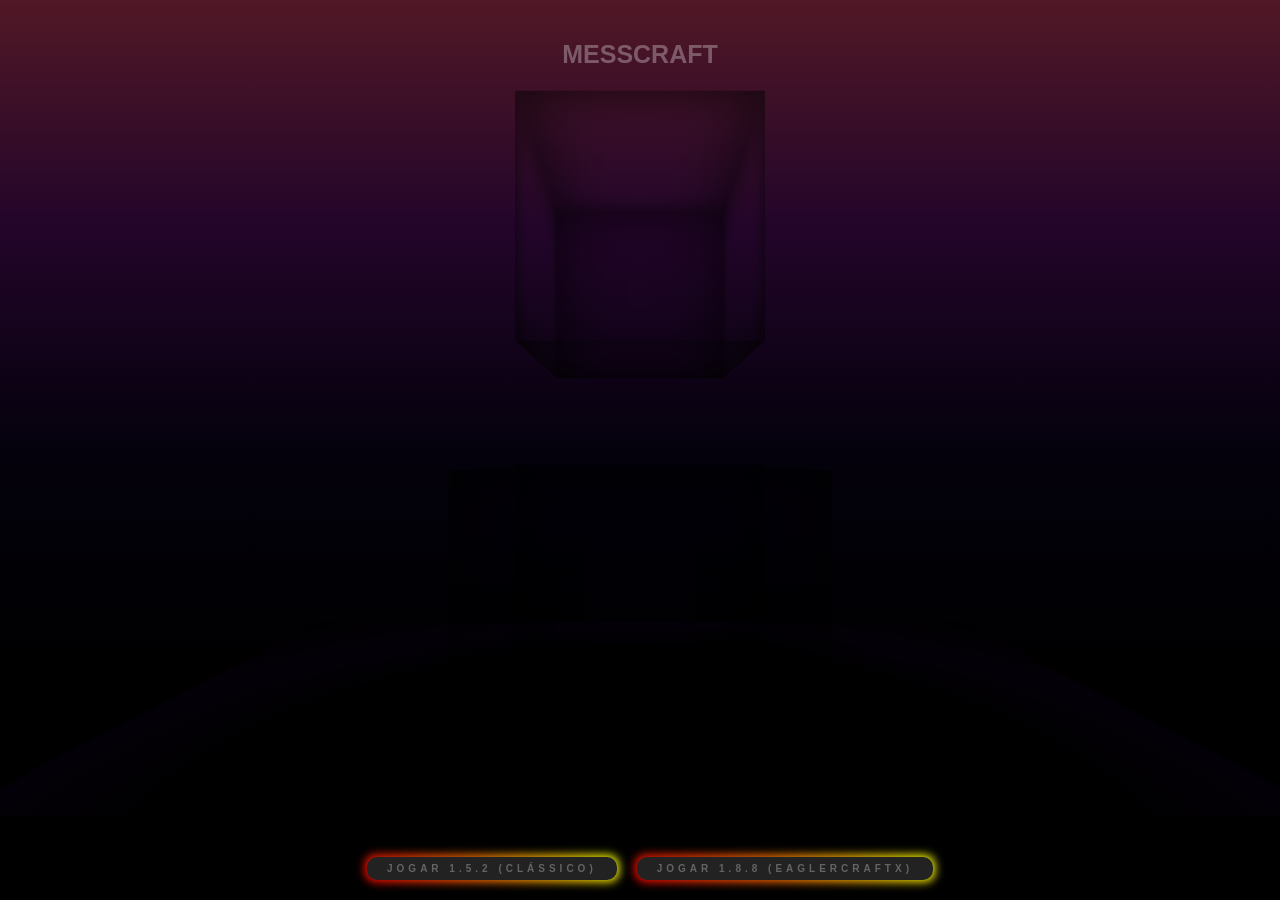
==== index.html @ e0715c1b "feat: adicionar cliente completo MessCraft (Minecraft 1.5.2 e 1.8.8 para navegador)" ====
<!DOCTYPE html>
<html lang="pt-BR">
<head>
<meta charset="UTF-8">
<meta name="viewport" content="width=device-width, initial-scale=1.0">
<title>MessCraft - Minecraft no Navegador</title>
<link rel="stylesheet" href="style.css">
<meta name="description" content="Jogue Minecraft diretamente no navegador via WebGL e TeaVM sem extensões." />
<link rel="icon" type="image/x-icon" href="https://mess.eu.org/favicon.ico">
</head>
<body>
<div id="author">
  <h1>MessCraft</h1>
</div>
<div class="scene">
  <div class="bee">
    <div class="wing_right wing"></div>
    <div class="wing_left wing"></div>
    <div class="antenna_right antenna"></div>
    <div class="antenna_left antenna"></div>
    <div class="bee_face front"></div>
    <div class="bee_face back"></div>
    <div class="bee_face right"></div>
    <div class="bee_face left"></div>
    <div class="bee_face top"></div>
    <div class="bee_face bottom"></div>
    <div class="leg_right leg_right_one leg"></div>
    <div class="leg_right leg_right_two leg"></div>
    <div class="leg_right leg_right_three leg"></div>
    <div class="leg_left leg_left_one leg"></div>
    <div class="leg_left leg_left_two leg"></div>
    <div class="leg_left leg_left_three leg"></div>
    <div class="stinger"></div>
  </div>
  <div class="cube">
    <div class="rose">
      <div class="rose_first rose_part"></div>
      <div class="rose_second rose_part"></div>
    </div>
    <div class="cube_face front"></div>
    <div class="cube_face back"></div>
    <div class="cube_face right"></div>
    <div class="cube_face left"></div>
    <div class="cube_face top"></div>
    <div class="cube_face bottom"></div>
    <div class="ground"></div>
    <div class="grass">
      <div class="grass_first grass_part"></div>
      <div class="grass_second grass_part"></div>
    </div>
  </div>
</div>
<div id="author">
  <a type="button" class="button" href="./play/1.5.2/">Jogar 1.5.2 (Clássico)</a>
  <a type="button" class="button" href="./play/1.8.8/">Jogar 1.8.8 (EaglercraftX)</a>
</div>
<script src="script.js"></script>
</body>
</html>
---- style.css ----
* {
  box-sizing: border-box;
  margin: 0;
  padding: 0;
}
:root {
  --bee-width: 200px;
  --bee-height: 100px;
  --bee-scale: 0.5;
  --cube-scale: 0.5;
  --bee-front: url("https://raw.githubusercontent.com/ifariat/3D-CSS-Minecraft-s-Bee/main/back.png");
  --bee-back: url("https://raw.githubusercontent.com/ifariat/3D-CSS-Minecraft-s-Bee/main/back.png");
  --bee-left: url("https://raw.githubusercontent.com/ifariat/3D-CSS-Minecraft-s-Bee/main/left.png");
  --bee-right: url("https://raw.githubusercontent.com/ifariat/3D-CSS-Minecraft-s-Bee/main/right.png");
  --bee-top: url("https://raw.githubusercontent.com/ifariat/3D-CSS-Minecraft-s-Bee/main/top.png");
  --bee-bottom: url("https://raw.githubusercontent.com/ifariat/3D-CSS-Minecraft-s-Bee/main/bottom.png");
  --bee-antenna: url("https://raw.githubusercontent.com/ifariat/3D-CSS-Minecraft-s-Bee/main/antenna.png");
  --bee-wing: url("https://raw.githubusercontent.com/ifariat/3D-CSS-Minecraft-s-Bee/main/wing.png");
  --bee-leg: url("https://raw.githubusercontent.com/ifariat/3D-CSS-Minecraft-s-Bee/main/leg.png");
  --cube-sides: url("https://raw.githubusercontent.com/ifariat/3D-CSS-Minecraft-s-Bee/main/sides.jpg");
  --cube-top: url("https://raw.githubusercontent.com/ifariat/3D-CSS-Minecraft-s-Bee/main/top.jpg");
  --cube-bottom: url("https://raw.githubusercontent.com/ifariat/3D-CSS-Minecraft-s-Bee/main/bottom.jpg");
  --rose: url("https://raw.githubusercontent.com/ifariat/3D-CSS-Minecraft-s-Bee/main/rose.png");
  --grass: url("https://raw.githubusercontent.com/ifariat/3D-CSS-Minecraft-s-Bee/main/grass.png");
}
html,
body {
  width: 100vw;
  height: 100vh;
}
body {
  background: linear-gradient(
    360deg,
    rgb(0 0 0),
    rgb(0 0 0),
    rgb(4 1 12),
    rgb(35 5 42),
    rgb(81 24 38)
  );
  flex-direction: column;
  display: flex;
  justify-content: center;
  align-items: center;
}

.scene {
  perspective: 700px;
  transform-style: preserve-3d;
  width: 100%;
  display: flex;
  overflow: hidden;
  justify-content: center;
  flex-direction: column;
  align-items: center;
}

.bee {
  width: 400px;
  height: 400px;
  position: relative;
  transform-style: preserve-3d;
  display: flex;
  justify-content: center;
  align-items: center;
  transform-origin: top;
  animation: shake 8s linear infinite;
  bottom: -10px;
}
.bee_face {
  position: absolute;
  width: 280px;
  height: 200px;
  display: flex;
  justify-content: center;
  align-items: center;
  font-size: 30px;
  filter: saturate(1.2);
}
.bee_face.top {
  background: var(--bee-top) center / cover no-repeat;
  transform: translateY(-100px) rotateX(90deg) rotateZ(90deg);
  box-shadow: inset 0 0 70px 0px rgb(0 0 0 / 70%);
}
.bee_face.bottom {
  background: var(--bee-bottom) center / cover no-repeat;
  transform: translateY(100px) rotateX(90deg) rotateZ(90deg);
  box-shadow: inset 0 0 70px 0px rgb(0 0 0 / 70%);
}
.bee_face.right {
  background: var(--bee-right) center / cover no-repeat;
  transform: translateX(100px) rotateY(90deg);
  box-shadow: inset 0 0 70px 0px rgb(0 0 0 / 70%);
}
.bee_face.left {
  background: var(--bee-left) center / cover no-repeat;
  transform: translateX(-100px) rotateY(-90deg);
  box-shadow: inset 0 0 70px 0px rgb(0 0 0 / 70%);
}
.bee_face.front {
  background: var(--bee-front) center / contain no-repeat;
  transform: translateZ(140px);
  width: 200px;
  height: 200px;
}
.bee_face.back {
  background: var(--bee-back) center / cover no-repeat;
  transform: translateZ(-140px) rotateY(-180deg);
  width: 200px;
  height: 200px;
  box-shadow: inset 0 0 70px 0px rgb(0 0 0 / 70%);
}
.antenna {
  position: absolute;
  width: 70px;
  height: 55px;
  background: var(--bee-antenna) center / cover no-repeat;
}
.antenna_right {
  transform: translate3d(50px, -71px, 170px) rotateY(90deg);
}
.antenna_left {
  transform: translate3d(-50px, -71px, 170px) rotateY(90deg);
}
.leg {
  position: absolute;
  width: 30px;
  height: 50px;
  background: var(--bee-leg);
  background-size: cover;
}
.leg_right_one {
  transform: translate3d(50px, 125px, -30px) rotateX(-10deg);
}
.leg_right_two {
  transform: translate3d(50px, 125px, 30px) rotateX(-10deg);
}
.leg_right_three {
  transform: translate3d(50px, 125px, 90px) rotateX(-10deg);
}
.leg_left_one {
  transform: translate3d(-50px, 125px, -30px) rotateX(-10deg);
}
.leg_left_two {
  transform: translate3d(-50px, 125px, 30px) rotateX(-10deg);
}
.leg_left_three {
  transform: translate3d(-50px, 125px, 90px) rotateX(-10deg);
}
.wing {
  width: 300px;
  height: 200px;
}
.wing_left {
  background: var(--bee-wing) center / contain no-repeat;
  transform-origin: top right;
  transform: translate3d(-150px, -1px, 130px) rotateY(90deg) rotateX(90deg)
    scale3d(-1, 1, 1);
  animation: fly_left 120ms infinite linear;
}
.wing_right {
  background: var(--bee-wing) center / contain no-repeat;
  transform-origin: top left;
  transform: translate3d(150px, -1px, -65px) rotateY(90deg) rotateX(90deg)
    scale3d(-1, -1, 1);
  animation: fly_right 120ms infinite linear;
}

.stinger {
  width: 50px;
  height: 30px;
  background-color: #1d1d25;
  transform: translateZ(-160px) rotateY(90deg);
  position: absolute;
}
.cube {
  width: 400px;
  height: 400px;
  position: relative;
  transform-style: preserve-3d;
  display: flex;
  justify-content: center;
  align-items: center;
  animation: spin 10s linear infinite;
}
.cube_face {
  position: absolute;
  width: 300px;
  height: 300px;
  display: flex;
  justify-content: center;
  align-items: center;
  filter: saturate(1.2);
  box-shadow: inset 0 0 70px 0px rgb(0 0 0 / 70%);
}
.cube_face.front {
  background: var(--cube-sides) center / cover no-repeat;
  transform: translateZ(150px);
}
.cube_face.back {
  background: var(--cube-sides) center / cover no-repeat;
  transform: translateZ(-150px) rotateZ(0deg);
}
.cube_face.right {
  background: var(--cube-sides) center / cover no-repeat;
  transform: translateX(-150px) rotateY(-90deg);
}
.cube_face.left {
  background: var(--cube-sides) center / cover no-repeat;
  transform: translateX(150px) rotateY(90deg);
}
.cube_face.top {
  background: var(--cube-top) center / cover no-repeat;
  transform: translateY(-150px) rotateX(90deg);
}
.cube_face.bottom {
  background: var(--cube-bottom) center / cover no-repeat;
  transform: translateY(150px) rotateX(-90deg);
}
.rose {
  width: 60px;
  height: 600px;
  position: relative;
  transform-style: preserve-3d;
  display: flex;
  justify-content: center;
  align-items: center;
}

.rose_part {
  position: absolute;
  width: 100px;
  height: 180px;
  filter: saturate(1.2);
}
.rose_first {
  background: var(--rose) center / contain no-repeat;
  transform: translateY(-240px);
}
.rose_second {
  background: var(--rose) center / contain no-repeat;
  transform: translateY(-240px) rotateY(90deg);
}
.ground {
  position: absolute;
  width: 1200px;
  height: 1200px;
  background: var(--cube-bottom);
  background-repeat: repeat;
  background-size: 400px;
  transform: translateY(150px) rotateX(90deg);
}
.ground::after {
  content: "";
  width: 100%;
  height: 100%;
  background: radial-gradient(
    rgba(0, 0, 0, 1) 0%,
    rgba(0, 0, 0, 0.2) 50%,
    #040008 70%,
    #000 100%
  );
  display: block;
}
.grass {
  width: 60px;
  height: 600px;
  position: absolute;
  transform-style: preserve-3d;
  display: flex;
  justify-content: center;
  align-items: center;
  transform: translate3d(200px, 0, -100px);
}
.grass::after {
  content: "";
  width: 300px;
  height: 300px;
  background: radial-gradient(rgba(0, 0, 0, 0.6) 0%, rgba(0, 0, 0, 0.2) 100%);
  display: block;
  position: absolute;
  transform: translate3d(0, 150px, -300px) rotateX(90deg);
}
.grass_part {
  width: 200px;
  height: 300px;
  position: absolute;
}

.grass_first {
  background: var(--grass) center / contain no-repeat;
  transform: translateZ(-300px) translateY(40px);
}
.grass_second {
  background: var(--grass) center / contain no-repeat;
  transform: translateZ(-300px) translateY(40px) rotateY(90deg);
}
#author {
  width: 100%;
  bottom: 40px;
  display: inline-flex;
  align-items: center;
  justify-content: center;
  font-weight: 600;
  text-transform: uppercase;
  padding-left: 35px;
  padding: 20px;
  color: rgba(255, 255, 255, 0.3);
  margin-top: 20px;
  font-family: "Poppins", sans-serif;
}

#author a {
  font-size: 10px;
  margin-left: 20px;
  color: inherit;
  letter-spacing: 4px;
  text-decoration: none;
}


#author h1 {
  font-size: 25px;
}
@keyframes spin {
  0% {
    transform: translateY(-100px) rotateX(0deg) rotateY(0deg)
      scale3d(var(--cube-scale), var(--cube-scale), var(--cube-scale));
  }
  50% {
    transform: translateY(-100px) rotateX(0deg) rotateY(180deg)
      scale3d(var(--cube-scale), var(--cube-scale), var(--cube-scale));
  }
  100% {
    transform: translateY(-100px) rotateX(0deg) rotateY(360deg)
      scale3d(var(--cube-scale), var(--cube-scale), var(--cube-scale));
  }
}
@keyframes shake {
  0% {
    transform-origin: top;
    transform: translateY(100px) rotateY(0) rotateX(0)
      scale3d(var(--bee-scale), var(--bee-scale), var(--bee-scale));
  }
  50% {
    transform-origin: top;
    transform: translateY(120px) rotateY(180deg) rotateX(10deg)
      scale3d(var(--bee-scale), var(--bee-scale), var(--bee-scale));
  }
  100% {
    transform-origin: top;
    transform: translateY(100px) rotateY(360deg) rotateX(0deg)
      scale3d(var(--bee-scale), var(--bee-scale), var(--bee-scale));
  }
}
@keyframes fly_right {
  0% {
    transform-origin: top left;
    transform: translate3d(150px, -1px, -65px) rotateY(90deg) rotateX(90deg)
      scale3d(-1, -1, 1);
  }
  50% {
    transform-origin: top left;
    transform: translate3d(150px, -1px, -65px) rotateY(90deg) rotateX(30deg)
      scale3d(-1, -1, 1);
  }
  100% {
    transform-origin: top left;
    transform: translate3d(150px, -1px, -65px) rotateY(90deg) rotateX(90deg)
      scale3d(-1, -1, 1);
  }
}
@keyframes fly_left {
  0% {
    transform-origin: top right;
    transform: translate3d(-150px, -1px, 130px) rotateY(90deg) rotateX(90deg)
      scale3d(-1, 1, 1);
  }
  50% {
    transform-origin: top right;
    transform: translate3d(-150px, -1px, 130px) rotateY(90deg) rotateX(160deg)
      scale3d(-1, 1, 1);
  }
  100% {
    transform-origin: top right;
    transform: translate3d(-150px, -1px, 130px) rotateY(90deg) rotateX(90deg)
      scale3d(-1, 1, 1);
  }
}

@media (max-height: 570px) {
  .bee {
    bottom: -140px;
  }
  .cube {
    bottom: -100px;
  }
}


.button {
  padding: 0.6em 2em;
  border: none;
  outline: none;
  color: rgb(255, 255, 255);
  background: #111;
  cursor: pointer;
  position: relative;
  z-index: 0;
  border-radius: 10px;
  user-select: none;
  -webkit-user-select: none;
  touch-action: manipulation;
}

.button:before {
  content: "";
  background: linear-gradient(
    45deg,
    #ff0000,
    #ff7300,
    #fffb00,
    #48ff00,
    #00ffd5,
    #002bff,
    #7a00ff,
    #ff00c8,
    #ff0000
  );
  position: absolute;
  top: -2px;
  left: -2px;
  background-size: 400%;
  z-index: -1;
  filter: blur(5px);
  -webkit-filter: blur(5px);
  width: calc(100% + 4px);
  height: calc(100% + 4px);
  animation: glowing-button 20s linear infinite;
  transition: opacity 0.3s ease-in-out;
  border-radius: 10px;
}

@keyframes glowing-button {
  0% {
    background-position: 0 0;
  }
  50% {
    background-position: 400% 0;
  }
  100% {
    background-position: 0 0;
  }
}

.button:after {
  z-index: -1;
  content: "";
  position: absolute;
  width: 100%;
  height: 100%;
  background: #222;
  left: 0;
  top: 0;
  border-radius: 10px;
}
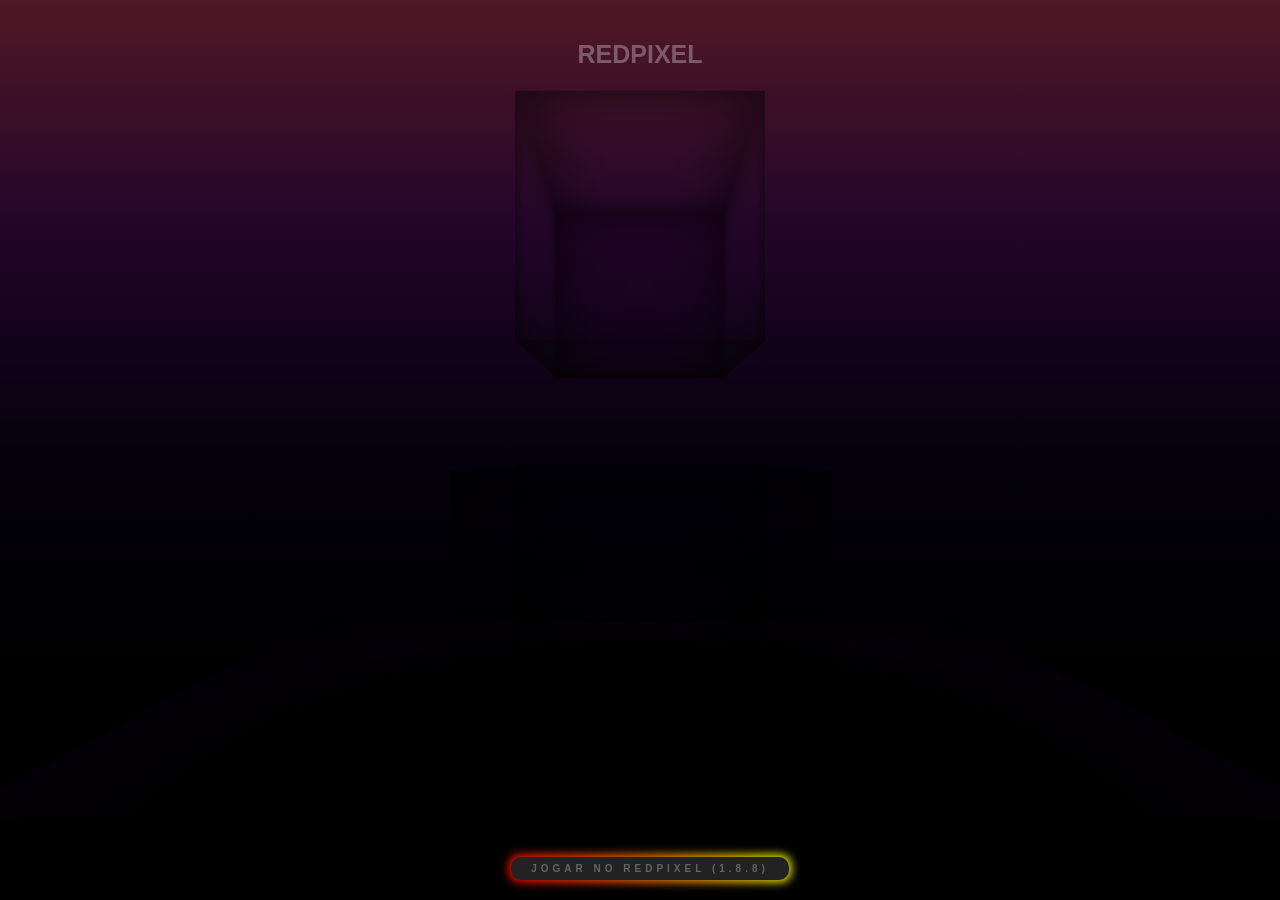
==== commit 17cd66c8: "feat: focar exclusivamente na versao 1.8.8, configurar servidor redpixel.cfd e definir idioma padrao" ====
--- a/index.html
+++ b/index.html
@@ -3,14 +3,16 @@
 <head>
 <meta charset="UTF-8">
 <meta name="viewport" content="width=device-width, initial-scale=1.0">
-<title>MessCraft - Minecraft no Navegador</title>
+<title>RedPixel - Minecraft 1.8.8 no Navegador</title>
 <link rel="stylesheet" href="style.css">
-<meta name="description" content="Jogue Minecraft diretamente no navegador via WebGL e TeaVM sem extensões." />
+<meta name="description" content="Jogue no servidor RedPixel direto do seu navegador na versão 1.8.8." />
+<meta property="og:title" content="RedPixel - Minecraft 1.8.8" />
+<meta property="og:description" content="Conecte-se ao servidor redpixel.cfd diretamente pelo navegador!" />
 <link rel="icon" type="image/x-icon" href="https://mess.eu.org/favicon.ico">
 </head>
 <body>
 <div id="author">
-  <h1>MessCraft</h1>
+  <h1>RedPixel</h1>
 </div>
 <div class="scene">
   <div class="bee">
@@ -51,8 +53,7 @@
   </div>
 </div>
 <div id="author">
-  <a type="button" class="button" href="./play/1.5.2/">Jogar 1.5.2 (Clássico)</a>
-  <a type="button" class="button" href="./play/1.8.8/">Jogar 1.8.8 (EaglercraftX)</a>
+  <a type="button" class="button" href="./play/1.8.8/">Jogar no RedPixel (1.8.8)</a>
 </div>
 <script src="script.js"></script>
 </body>
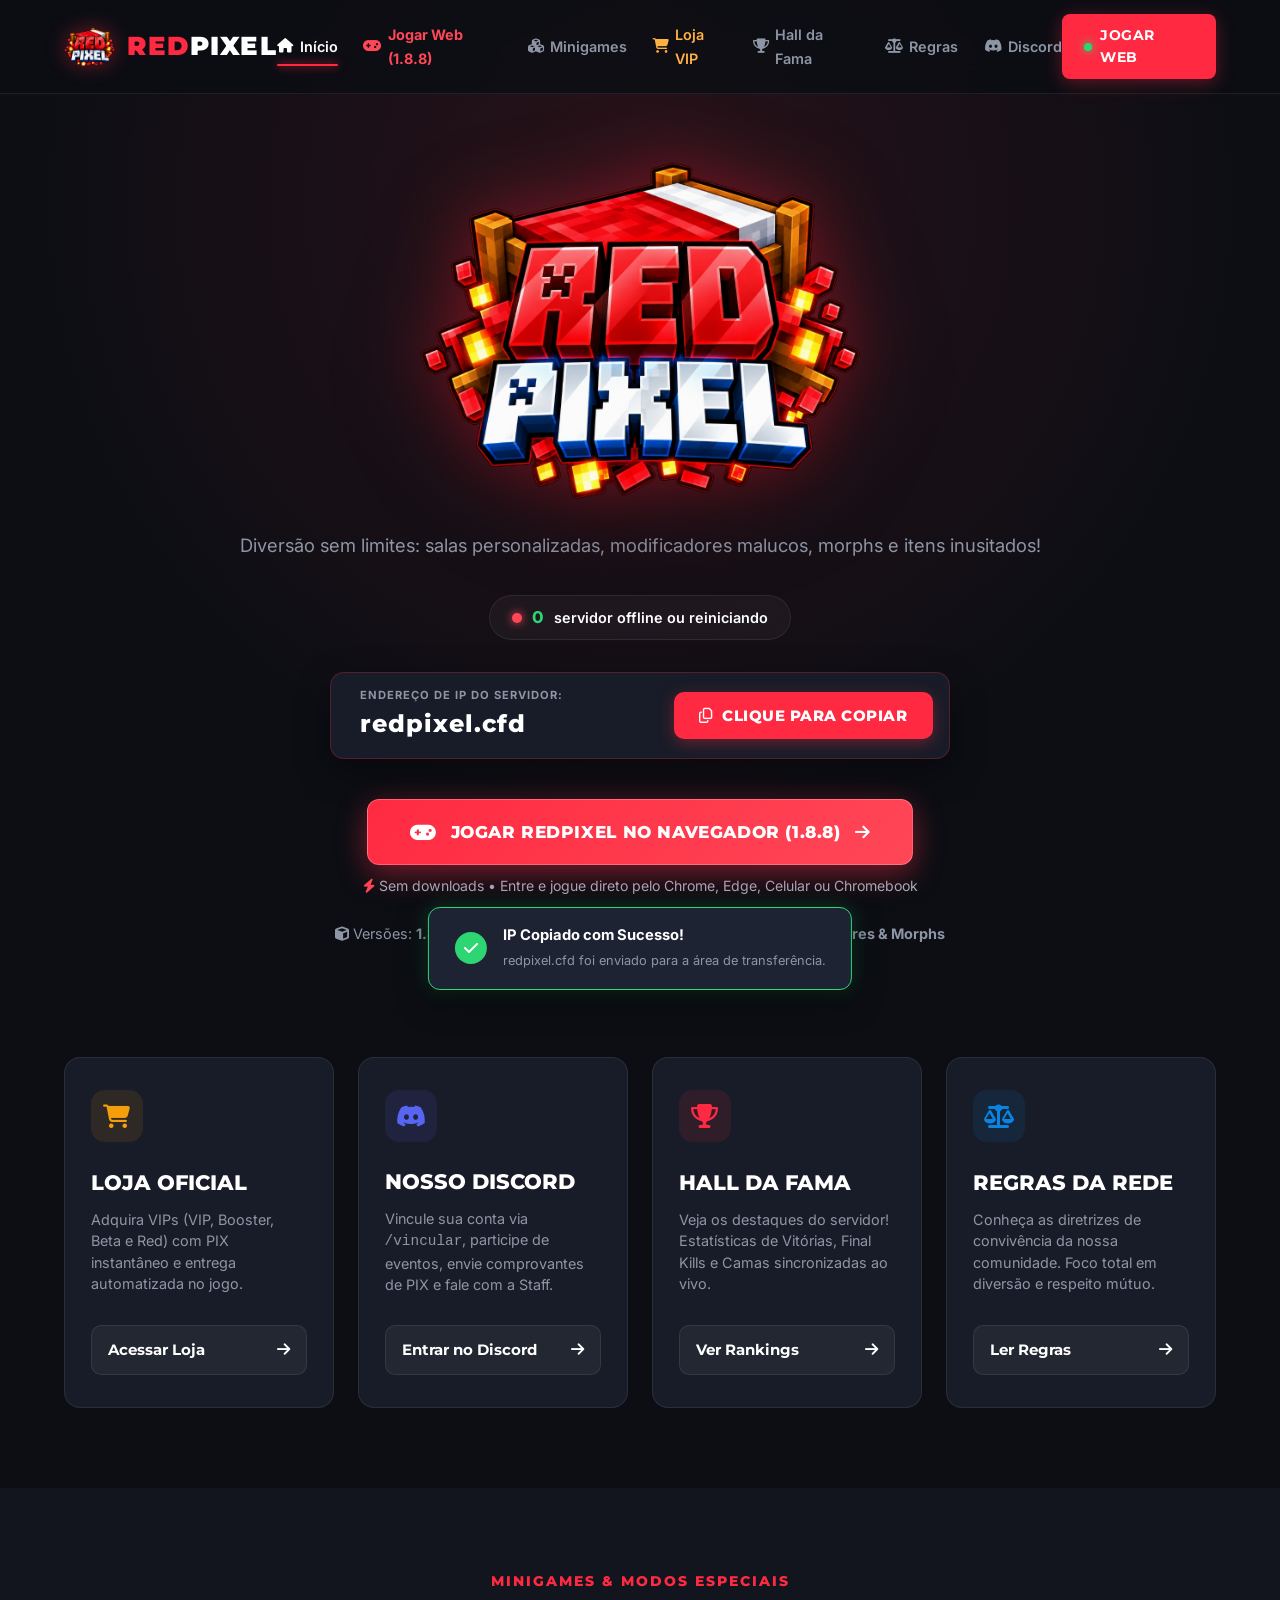
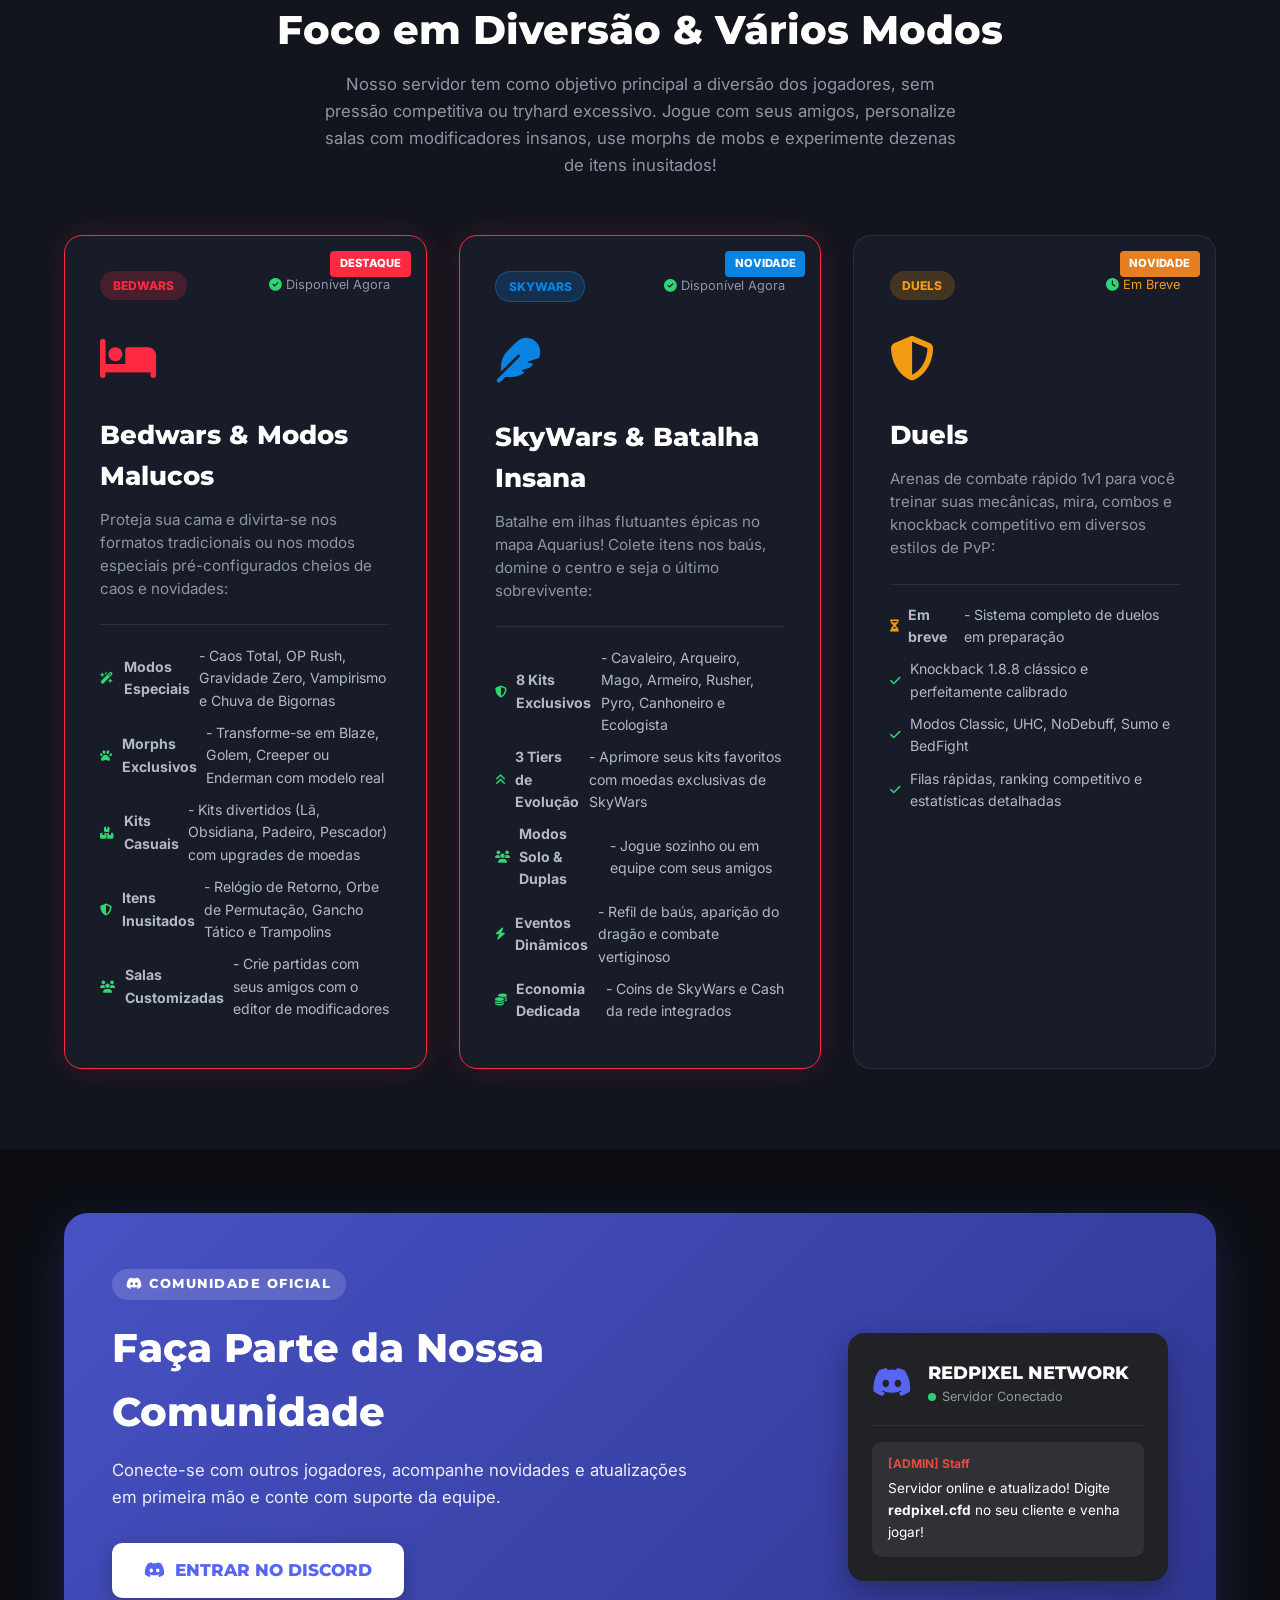
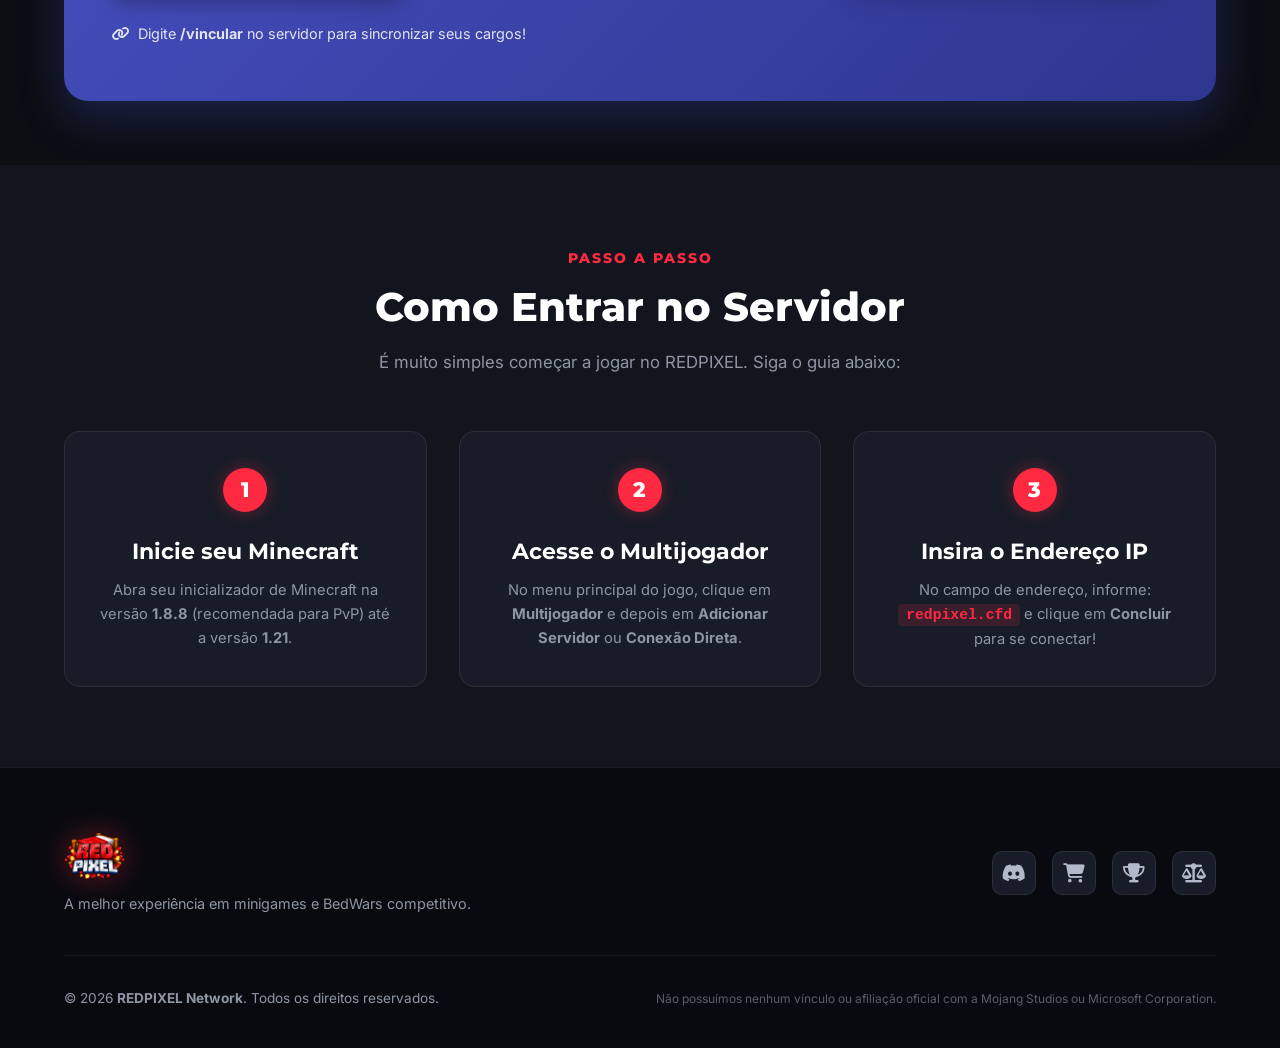
==== commit 2c628950: "feat: atualizar layout completo com a aparencia oficial do RedPixel e adicionar botoes de jogar web" ====
--- a/index.html
+++ b/index.html
@@ -1,60 +1,366 @@
 <!DOCTYPE html>
 <html lang="pt-BR">
 <head>
-<meta charset="UTF-8">
-<meta name="viewport" content="width=device-width, initial-scale=1.0">
-<title>RedPixel - Minecraft 1.8.8 no Navegador</title>
-<link rel="stylesheet" href="style.css">
-<meta name="description" content="Jogue no servidor RedPixel direto do seu navegador na versão 1.8.8." />
-<meta property="og:title" content="RedPixel - Minecraft 1.8.8" />
-<meta property="og:description" content="Conecte-se ao servidor redpixel.cfd diretamente pelo navegador!" />
-<link rel="icon" type="image/x-icon" href="https://mess.eu.org/favicon.ico">
+    <meta charset="UTF-8">
+    <meta name="viewport" content="width=device-width, initial-scale=1.0">
+    <title>REDPIXEL » A Maior Rede de BedWars</title>
+    <!-- Favicon -->
+    <link rel="icon" type="image/png" href="img/favicon.png">
+    <link rel="shortcut icon" href="img/favicon.ico">
+    <link rel="apple-touch-icon" href="img/logo_square.png">
+    <meta property="og:title" content="REDPIXEL » A Maior Rede de BedWars">
+    <meta property="og:description" content="A melhor e mais competitiva rede de BedWars do Brasil. Venha jogar!">
+    <meta property="og:image" content="img/logo.png">
+    <!-- Google Fonts -->
+    <link rel="preconnect" href="https://fonts.googleapis.com">
+    <link rel="preconnect" href="https://fonts.gstatic.com" crossorigin>
+    <link href="https://fonts.googleapis.com/css2?family=Montserrat:wght@400;500;600;700;800;900&family=Inter:wght@400;500;600;700&display=swap" rel="stylesheet">
+    <!-- FontAwesome 6 -->
+    <link rel="stylesheet" href="https://cdnjs.cloudflare.com/ajax/libs/font-awesome/6.5.1/css/all.min.css">
+    <link rel="stylesheet" href="style.css">
 </head>
 <body>
-<div id="author">
-  <h1>RedPixel</h1>
-</div>
-<div class="scene">
-  <div class="bee">
-    <div class="wing_right wing"></div>
-    <div class="wing_left wing"></div>
-    <div class="antenna_right antenna"></div>
-    <div class="antenna_left antenna"></div>
-    <div class="bee_face front"></div>
-    <div class="bee_face back"></div>
-    <div class="bee_face right"></div>
-    <div class="bee_face left"></div>
-    <div class="bee_face top"></div>
-    <div class="bee_face bottom"></div>
-    <div class="leg_right leg_right_one leg"></div>
-    <div class="leg_right leg_right_two leg"></div>
-    <div class="leg_right leg_right_three leg"></div>
-    <div class="leg_left leg_left_one leg"></div>
-    <div class="leg_left leg_left_two leg"></div>
-    <div class="leg_left leg_left_three leg"></div>
-    <div class="stinger"></div>
-  </div>
-  <div class="cube">
-    <div class="rose">
-      <div class="rose_first rose_part"></div>
-      <div class="rose_second rose_part"></div>
+
+    <!-- NAVBAR (Mush Style: Clean, Fixed & Modular) -->
+    <nav class="navbar" id="navbar">
+        <div class="nav-container">
+            <a href="index.html" class="nav-logo">
+                <img src="img/logo.png" alt="REDPIXEL Logo" class="nav-brand-logo">
+                <div class="logo-text">
+                    <span class="logo-red">RED</span><span class="logo-white">PIXEL</span>
+                </div>
+            </a>
+
+            <div class="nav-menu" id="navMenu">
+                <a href="index.html" class="nav-item active"><i class="fa-solid fa-house"></i> Início</a>
+                <a href="play/1.8.8/" class="nav-item" style="color: #ff4757; font-weight: 700;"><i class="fa-solid fa-gamepad"></i> Jogar Web (1.8.8)</a>
+                <a href="#modos" class="nav-item"><i class="fa-solid fa-cubes"></i> Minigames</a>
+                <a href="loja.html" class="nav-item nav-loja"><i class="fa-solid fa-cart-shopping"></i> Loja VIP</a>
+                <a href="rankings.html" class="nav-item"><i class="fa-solid fa-trophy"></i> Hall da Fama</a>
+                <a href="regras.html" class="nav-item"><i class="fa-solid fa-scale-balanced"></i> Regras</a>
+                <a href="https://discord.gg/redpixel" target="_blank" class="nav-item"><i class="fa-brands fa-discord"></i> Discord</a>
+            </div>
+
+            <div class="nav-action">
+                <a href="play/1.8.8/" class="btn-play-header" id="btnPlayHeader" style="text-decoration: none;">
+                    <span class="pulse-icon"></span>
+                    <span>JOGAR WEB</span>
+                </a>
+                <button class="mobile-toggle" id="mobileToggle" aria-label="Abrir Menu">
+                    <i class="fa-solid fa-bars"></i>
+                </button>
+            </div>
+        </div>
+    </nav>
+
+    <!-- HERO SECTION (Mush Center Hero Banner) -->
+    <header class="hero-section" id="inicio">
+        <div class="hero-particles" id="particles"></div>
+        <div class="hero-container">
+            
+            <!-- Large Server Branding (Official 3D Logo) -->
+            <div class="brand-showcase">
+                <div class="hero-logo-wrapper">
+                    <img src="img/logo.png" alt="REDPIXEL Network" class="hero-main-logo">
+                </div>
+                <h1 class="hero-title-sr">REDPIXEL Network</h1>
+                <p class="hero-tagline">Diversão sem limites: salas personalizadas, modificadores malucos, morphs e itens inusitados!</p>
+            </div>
+
+            <!-- Server Status & Live Counter (Real Time from /api/status) -->
+            <div class="server-status-badge">
+                <span class="status-indicator-dot" id="statusDot"></span>
+                <span class="status-count" id="playerCount">...</span>
+                <span class="status-label" id="statusLabel">jogadores se divertindo no servidor</span>
+            </div>
+
+            <!-- Interactive IP Box (One Click to Copy) -->
+            <div class="ip-card" id="ipCard">
+                <div class="ip-content">
+                    <span class="ip-title">ENDEREÇO DE IP DO SERVIDOR:</span>
+                    <span class="ip-value" id="serverIp">redpixel.cfd</span>
+                </div>
+                <button class="ip-btn-action" id="btnCopyIp">
+                    <i class="fa-regular fa-copy" id="copyIcon"></i>
+                    <span id="copyText">CLIQUE PARA COPIAR</span>
+                </button>
+            </div>
+
+            <!-- Botão de Destaque: Jogar Minecraft no Navegador -->
+            <div class="browser-play-container" style="margin-top: 25px; margin-bottom: 25px; text-align: center;">
+                <a href="play/1.8.8/" class="btn-play-browser-large">
+                    <i class="fa-solid fa-gamepad" style="font-size: 1.3rem;"></i>
+                    <span>JOGAR REDPIXEL NO NAVEGADOR (1.8.8)</span>
+                    <i class="fa-solid fa-arrow-right"></i>
+                </a>
+                <div style="margin-top: 10px; color: #a4b0be; font-size: 0.88rem;">
+                    <i class="fa-solid fa-bolt" style="color: #ff4757;"></i> Sem downloads • Entre e jogue direto pelo Chrome, Edge, Celular ou Chromebook
+                </div>
+            </div>
+
+            <!-- Quick Specs -->
+            <div class="server-specs">
+                <div class="spec-item"><i class="fa-solid fa-cube"></i> Versões: <strong>1.8.x até 1.21.x</strong></div>
+                <div class="spec-divider">•</div>
+                <div class="spec-item"><i class="fa-solid fa-bolt"></i> <strong>20.0 TPS</strong> Sem Lag</div>
+                <div class="spec-divider">•</div>
+                <div class="spec-item"><i class="fa-solid fa-wand-magic-sparkles"></i> <strong>Modificadores & Morphs</strong></div>
+            </div>
+
+        </div>
+    </header>
+
+    <!-- 4 MAIN PORTAL CARDS (Modular Quick Navigation) -->
+    <section class="portal-cards-section">
+        <div class="main-container">
+            <div class="portal-grid">
+                
+                <!-- Card 1: Loja VIP -->
+                <div class="portal-card card-store">
+                    <div class="portal-icon-wrapper">
+                        <i class="fa-solid fa-cart-shopping"></i>
+                    </div>
+                    <div class="portal-body">
+                        <h3>LOJA OFICIAL</h3>
+                        <p>Adquira VIPs (VIP, Booster, Beta e Red) com PIX instantâneo e entrega automatizada no jogo.</p>
+                    </div>
+                    <a href="loja.html" class="portal-btn">
+                        <span>Acessar Loja</span>
+                        <i class="fa-solid fa-arrow-right"></i>
+                    </a>
+                </div>
+
+                <!-- Card 2: Discord -->
+                <div class="portal-card card-discord">
+                    <div class="portal-icon-wrapper">
+                        <i class="fa-brands fa-discord"></i>
+                    </div>
+                    <div class="portal-body">
+                        <h3>NOSSO DISCORD</h3>
+                        <p>Vincule sua conta via <code>/vincular</code>, participe de eventos, envie comprovantes de PIX e fale com a Staff.</p>
+                    </div>
+                    <a href="https://discord.gg/redpixel" target="_blank" class="portal-btn">
+                        <span>Entrar no Discord</span>
+                        <i class="fa-solid fa-arrow-right"></i>
+                    </a>
+                </div>
+
+                <!-- Card 3: Rankings Reais -->
+                <div class="portal-card card-modes">
+                    <div class="portal-icon-wrapper">
+                        <i class="fa-solid fa-trophy"></i>
+                    </div>
+                    <div class="portal-body">
+                        <h3>HALL DA FAMA</h3>
+                        <p>Veja os destaques do servidor! Estatísticas de Vitórias, Final Kills e Camas sincronizadas ao vivo.</p>
+                    </div>
+                    <a href="rankings.html" class="portal-btn">
+                        <span>Ver Rankings</span>
+                        <i class="fa-solid fa-arrow-right"></i>
+                    </a>
+                </div>
+
+                <!-- Card 4: Regras -->
+                <div class="portal-card card-rules">
+                    <div class="portal-icon-wrapper">
+                        <i class="fa-solid fa-scale-balanced"></i>
+                    </div>
+                    <div class="portal-body">
+                        <h3>REGRAS DA REDE</h3>
+                        <p>Conheça as diretrizes de convivência da nossa comunidade. Foco total em diversão e respeito mútuo.</p>
+                    </div>
+                    <a href="regras.html" class="portal-btn">
+                        <span>Ler Regras</span>
+                        <i class="fa-solid fa-arrow-right"></i>
+                    </a>
+                </div>
+
+            </div>
+        </div>
+    </section>
+
+    <!-- REAL GAME MODES SECTION -->
+    <section class="section-modes" id="modos">
+        <div class="main-container">
+            <div class="section-headline">
+                <span class="sub-headline">MINIGAMES & MODOS ESPECIAIS</span>
+                <h2 class="main-headline">Foco em Diversão & Vários Modos</h2>
+                <p class="headline-desc">Nosso servidor tem como objetivo principal a diversão dos jogadores, sem pressão competitiva ou tryhard excessivo. Jogue com seus amigos, personalize salas com modificadores insanos, use morphs de mobs e experimente dezenas de itens inusitados!</p>
+            </div>
+
+            <div class="modes-container">
+                <!-- Modo 1: Bedwars -->
+                <div class="mode-item featured">
+                    <div class="featured-ribbon">DESTAQUE</div>
+                    <div class="mode-header">
+                        <div class="mode-tag bedwars">BEDWARS</div>
+                        <span class="mode-arenas"><i class="fa-solid fa-circle-check"></i> Disponível Agora</span>
+                    </div>
+                    <div class="mode-visual">
+                        <i class="fa-solid fa-bed"></i>
+                    </div>
+                    <h3>Bedwars & Modos Malucos</h3>
+                    <p>Proteja sua cama e divirta-se nos formatos tradicionais ou nos modos especiais pré-configurados cheios de caos e novidades:</p>
+                    <ul class="mode-perks">
+                        <li><i class="fa-solid fa-wand-magic-sparkles"></i> <strong>Modos Especiais</strong> - Caos Total, OP Rush, Gravidade Zero, Vampirismo e Chuva de Bigornas</li>
+                        <li><i class="fa-solid fa-paw"></i> <strong>Morphs Exclusivos</strong> - Transforme-se em Blaze, Golem, Creeper ou Enderman com modelo real</li>
+                        <li><i class="fa-solid fa-boxes-stacked"></i> <strong>Kits Casuais</strong> - Kits divertidos (Lã, Obsidiana, Padeiro, Pescador) com upgrades de moedas</li>
+                        <li><i class="fa-solid fa-shield-halved"></i> <strong>Itens Inusitados</strong> - Relógio de Retorno, Orbe de Permutação, Gancho Tático e Trampolins</li>
+                        <li><i class="fa-solid fa-users"></i> <strong>Salas Customizadas</strong> - Crie partidas com seus amigos com o editor de modificadores</li>
+                    </ul>
+                </div>
+
+                <!-- Modo 2: Skywars -->
+                <div class="mode-item featured">
+                    <div class="featured-ribbon" style="background: #0984e3;">NOVIDADE</div>
+                    <div class="mode-header">
+                        <div class="mode-tag" style="background: rgba(9, 132, 227, 0.2); color: #0984e3; border: 1px solid rgba(9, 132, 227, 0.4);">SKYWARS</div>
+                        <span class="mode-arenas"><i class="fa-solid fa-circle-check"></i> Disponível Agora</span>
+                    </div>
+                    <div class="mode-visual" style="color: #0984e3;">
+                        <i class="fa-solid fa-feather"></i>
+                    </div>
+                    <h3>SkyWars & Batalha Insana</h3>
+                    <p>Batalhe em ilhas flutuantes épicas no mapa Aquarius! Colete itens nos baús, domine o centro e seja o último sobrevivente:</p>
+                    <ul class="mode-perks">
+                        <li><i class="fa-solid fa-shield-halved"></i> <strong>8 Kits Exclusivos</strong> - Cavaleiro, Arqueiro, Mago, Armeiro, Rusher, Pyro, Canhoneiro e Ecologista</li>
+                        <li><i class="fa-solid fa-angles-up"></i> <strong>3 Tiers de Evolução</strong> - Aprimore seus kits favoritos com moedas exclusivas de SkyWars</li>
+                        <li><i class="fa-solid fa-users"></i> <strong>Modos Solo & Duplas</strong> - Jogue sozinho ou em equipe com seus amigos</li>
+                        <li><i class="fa-solid fa-bolt"></i> <strong>Eventos Dinâmicos</strong> - Refil de baús, aparição do dragão e combate vertiginoso</li>
+                        <li><i class="fa-solid fa-coins"></i> <strong>Economia Dedicada</strong> - Coins de SkyWars e Cash da rede integrados</li>
+                    </ul>
+                </div>
+
+                <!-- Modo 3: Duels -->
+                <div class="mode-item">
+                    <div class="featured-ribbon" style="background: #e67e22;">NOVIDADE</div>
+                    <div class="mode-header">
+                        <div class="mode-tag duels">DUELS</div>
+                        <span class="mode-arenas" style="color: #f39c12;"><i class="fa-solid fa-clock"></i> Em Breve</span>
+                    </div>
+                    <div class="mode-visual" style="color: #f39c12;">
+                        <i class="fa-solid fa-shield-halved"></i>
+                    </div>
+                    <h3>Duels</h3>
+                    <p>Arenas de combate rápido 1v1 para você treinar suas mecânicas, mira, combos e knockback competitivo em diversos estilos de PvP:</p>
+                    <ul class="mode-perks">
+                        <li><i class="fa-solid fa-hourglass-half" style="color: #f39c12;"></i> <strong>Em breve</strong> - Sistema completo de duelos em preparação</li>
+                        <li><i class="fa-solid fa-check"></i> Knockback 1.8.8 clássico e perfeitamente calibrado</li>
+                        <li><i class="fa-solid fa-check"></i> Modos Classic, UHC, NoDebuff, Sumo e BedFight</li>
+                        <li><i class="fa-solid fa-check"></i> Filas rápidas, ranking competitivo e estatísticas detalhadas</li>
+                    </ul>
+                </div>
+            </div>
+        </div>
+    </section>
+
+    <!-- COMMUNITY & DISCORD BANNER -->
+    <section class="section-community" id="comunidade">
+        <div class="main-container">
+            <div class="community-banner">
+                <div class="comm-left">
+                    <span class="comm-pill"><i class="fa-brands fa-discord"></i> COMUNIDADE OFICIAL</span>
+                    <h2>Faça Parte da Nossa Comunidade</h2>
+                    <p>Conecte-se com outros jogadores, acompanhe novidades e atualizações em primeira mão e conte com suporte da equipe.</p>
+                    <div class="comm-buttons">
+                        <a href="https://discord.gg/redpixel" target="_blank" class="btn-discord-join">
+                            <i class="fa-brands fa-discord"></i> ENTRAR NO DISCORD
+                        </a>
+                        <div class="comm-vincular-tip">
+                            <i class="fa-solid fa-link"></i>
+                            <span>Digite <strong>/vincular</strong> no servidor para sincronizar seus cargos!</span>
+                        </div>
+                    </div>
+                </div>
+                <div class="comm-right">
+                    <div class="discord-card-preview">
+                        <div class="d-header">
+                            <div class="d-icon"><i class="fa-brands fa-discord"></i></div>
+                            <div>
+                                <div class="d-title">REDPIXEL NETWORK</div>
+                                <div class="d-members"><span class="d-dot"></span> Servidor Conectado</div>
+                            </div>
+                        </div>
+                        <div class="d-body">
+                            <div class="d-chat-bubble">
+                                <span class="d-user">[ADMIN] Staff</span>
+                                <p>Servidor online e atualizado! Digite <strong>redpixel.cfd</strong> no seu cliente e venha jogar!</p>
+                            </div>
+                        </div>
+                    </div>
+                </div>
+            </div>
+        </div>
+    </section>
+
+    <!-- HOW TO PLAY GUIDE -->
+    <section class="section-guide" id="como-jogar">
+        <div class="main-container">
+            <div class="section-headline">
+                <span class="sub-headline">PASSO A PASSO</span>
+                <h2 class="main-headline">Como Entrar no Servidor</h2>
+                <p class="headline-desc">É muito simples começar a jogar no REDPIXEL. Siga o guia abaixo:</p>
+            </div>
+
+            <div class="guide-steps">
+                <div class="step-card">
+                    <div class="step-number">1</div>
+                    <h4>Inicie seu Minecraft</h4>
+                    <p>Abra seu inicializador de Minecraft na versão <strong>1.8.8</strong> (recomendada para PvP) até a versão <strong>1.21</strong>.</p>
+                </div>
+                <div class="step-card">
+                    <div class="step-number">2</div>
+                    <h4>Acesse o Multijogador</h4>
+                    <p>No menu principal do jogo, clique em <strong>Multijogador</strong> e depois em <strong>Adicionar Servidor</strong> ou <strong>Conexão Direta</strong>.</p>
+                </div>
+                <div class="step-card">
+                    <div class="step-number">3</div>
+                    <h4>Insira o Endereço IP</h4>
+                    <p>No campo de endereço, informe: <code class="ip-code">redpixel.cfd</code> e clique em <strong>Concluir</strong> para se conectar!</p>
+                </div>
+            </div>
+        </div>
+    </section>
+
+    <!-- FOOTER (Mush Signature Style) -->
+    <footer class="footer">
+        <div class="main-container">
+            <div class="footer-top">
+                <div class="footer-brand">
+                    <a href="index.html" class="footer-brand-link">
+                        <img src="img/logo.png" alt="REDPIXEL Logo" class="footer-logo-img">
+                    </a>
+                    <p class="footer-slogan">A melhor experiência em minigames e BedWars competitivo.</p>
+                </div>
+
+                <div class="footer-social-links">
+                    <a href="https://discord.gg/redpixel" target="_blank" class="social-icon discord" title="Discord"><i class="fa-brands fa-discord"></i></a>
+                    <a href="loja.html" class="social-icon store" title="Loja VIP"><i class="fa-solid fa-cart-shopping"></i></a>
+                    <a href="rankings.html" class="social-icon rank" title="Hall da Fama"><i class="fa-solid fa-trophy"></i></a>
+                    <a href="regras.html" class="social-icon rules" title="Regras"><i class="fa-solid fa-scale-balanced"></i></a>
+                </div>
+            </div>
+
+            <div class="footer-bottom">
+                <div class="footer-copy">
+                    &copy; 2026 <strong>REDPIXEL Network</strong>. Todos os direitos reservados.
+                </div>
+                <div class="footer-disclaimer">
+                    Não possuímos nenhum vínculo ou afiliação oficial com a Mojang Studios ou Microsoft Corporation.
+                </div>
+            </div>
+        </div>
+    </footer>
+
+    <!-- TOAST NOTIFICATION -->
+    <div id="toastNotification" class="toast-box">
+        <div class="toast-icon"><i class="fa-solid fa-check"></i></div>
+        <div class="toast-msg">
+            <strong>IP Copiado com Sucesso!</strong>
+            <span>redpixel.cfd foi enviado para a área de transferência.</span>
+        </div>
     </div>
-    <div class="cube_face front"></div>
-    <div class="cube_face back"></div>
-    <div class="cube_face right"></div>
-    <div class="cube_face left"></div>
-    <div class="cube_face top"></div>
-    <div class="cube_face bottom"></div>
-    <div class="ground"></div>
-    <div class="grass">
-      <div class="grass_first grass_part"></div>
-      <div class="grass_second grass_part"></div>
-    </div>
-  </div>
-</div>
-<div id="author">
-  <a type="button" class="button" href="./play/1.8.8/">Jogar no RedPixel (1.8.8)</a>
-</div>
-<script src="script.js"></script>
+
+    <script src="app.js"></script>
 </body>
 </html>
--- a/style.css
+++ b/style.css
@@ -1,465 +1,3597 @@
+/* ========================================================
+   REDPIXEL NETWORK - STYLESHEET (MUSH-INSPIRED DESIGN)
+   Aesthetic: Minimalist, Ultra-Responsive, Gamer Dark
+   ======================================================== */
+
+:root {
+    --bg-main: #0c0e14;
+    --bg-secondary: #12151e;
+    --bg-card: #181c28;
+    --bg-card-hover: #1e2333;
+    --border-color: rgba(255, 255, 255, 0.08);
+    --border-hover: rgba(255, 42, 66, 0.4);
+    
+    --primary-red: #ff2a42;
+    --primary-red-hover: #e01f35;
+    --primary-red-glow: rgba(255, 42, 66, 0.35);
+    
+    --accent-gold: #f59e0b;
+    --accent-blue: #0984e3;
+    --accent-purple: #a29bfe;
+    --accent-discord: #5865f2;
+    --accent-green: #2ecc71;
+    
+    --text-pure: #ffffff;
+    --text-muted: #8e95a5;
+    --text-sub: #b2b9c9;
+    
+    --font-heading: 'Montserrat', sans-serif;
+    --font-body: 'Inter', sans-serif;
+    
+    --transition: all 0.25s cubic-bezier(0.16, 1, 0.3, 1);
+}
+
 * {
-  box-sizing: border-box;
-  margin: 0;
-  padding: 0;
-}
-:root {
-  --bee-width: 200px;
-  --bee-height: 100px;
-  --bee-scale: 0.5;
-  --cube-scale: 0.5;
-  --bee-front: url("https://raw.githubusercontent.com/ifariat/3D-CSS-Minecraft-s-Bee/main/back.png");
-  --bee-back: url("https://raw.githubusercontent.com/ifariat/3D-CSS-Minecraft-s-Bee/main/back.png");
-  --bee-left: url("https://raw.githubusercontent.com/ifariat/3D-CSS-Minecraft-s-Bee/main/left.png");
-  --bee-right: url("https://raw.githubusercontent.com/ifariat/3D-CSS-Minecraft-s-Bee/main/right.png");
-  --bee-top: url("https://raw.githubusercontent.com/ifariat/3D-CSS-Minecraft-s-Bee/main/top.png");
-  --bee-bottom: url("https://raw.githubusercontent.com/ifariat/3D-CSS-Minecraft-s-Bee/main/bottom.png");
-  --bee-antenna: url("https://raw.githubusercontent.com/ifariat/3D-CSS-Minecraft-s-Bee/main/antenna.png");
-  --bee-wing: url("https://raw.githubusercontent.com/ifariat/3D-CSS-Minecraft-s-Bee/main/wing.png");
-  --bee-leg: url("https://raw.githubusercontent.com/ifariat/3D-CSS-Minecraft-s-Bee/main/leg.png");
-  --cube-sides: url("https://raw.githubusercontent.com/ifariat/3D-CSS-Minecraft-s-Bee/main/sides.jpg");
-  --cube-top: url("https://raw.githubusercontent.com/ifariat/3D-CSS-Minecraft-s-Bee/main/top.jpg");
-  --cube-bottom: url("https://raw.githubusercontent.com/ifariat/3D-CSS-Minecraft-s-Bee/main/bottom.jpg");
-  --rose: url("https://raw.githubusercontent.com/ifariat/3D-CSS-Minecraft-s-Bee/main/rose.png");
-  --grass: url("https://raw.githubusercontent.com/ifariat/3D-CSS-Minecraft-s-Bee/main/grass.png");
-}
-html,
+    margin: 0;
+    padding: 0;
+    box-sizing: border-box;
+    scroll-behavior: smooth;
+}
+
 body {
-  width: 100vw;
-  height: 100vh;
-}
-body {
-  background: linear-gradient(
-    360deg,
-    rgb(0 0 0),
-    rgb(0 0 0),
-    rgb(4 1 12),
-    rgb(35 5 42),
-    rgb(81 24 38)
-  );
-  flex-direction: column;
-  display: flex;
-  justify-content: center;
-  align-items: center;
-}
-
-.scene {
-  perspective: 700px;
-  transform-style: preserve-3d;
-  width: 100%;
-  display: flex;
-  overflow: hidden;
-  justify-content: center;
-  flex-direction: column;
-  align-items: center;
-}
-
-.bee {
-  width: 400px;
-  height: 400px;
-  position: relative;
-  transform-style: preserve-3d;
-  display: flex;
-  justify-content: center;
-  align-items: center;
-  transform-origin: top;
-  animation: shake 8s linear infinite;
-  bottom: -10px;
-}
-.bee_face {
-  position: absolute;
-  width: 280px;
-  height: 200px;
-  display: flex;
-  justify-content: center;
-  align-items: center;
-  font-size: 30px;
-  filter: saturate(1.2);
-}
-.bee_face.top {
-  background: var(--bee-top) center / cover no-repeat;
-  transform: translateY(-100px) rotateX(90deg) rotateZ(90deg);
-  box-shadow: inset 0 0 70px 0px rgb(0 0 0 / 70%);
-}
-.bee_face.bottom {
-  background: var(--bee-bottom) center / cover no-repeat;
-  transform: translateY(100px) rotateX(90deg) rotateZ(90deg);
-  box-shadow: inset 0 0 70px 0px rgb(0 0 0 / 70%);
-}
-.bee_face.right {
-  background: var(--bee-right) center / cover no-repeat;
-  transform: translateX(100px) rotateY(90deg);
-  box-shadow: inset 0 0 70px 0px rgb(0 0 0 / 70%);
-}
-.bee_face.left {
-  background: var(--bee-left) center / cover no-repeat;
-  transform: translateX(-100px) rotateY(-90deg);
-  box-shadow: inset 0 0 70px 0px rgb(0 0 0 / 70%);
-}
-.bee_face.front {
-  background: var(--bee-front) center / contain no-repeat;
-  transform: translateZ(140px);
-  width: 200px;
-  height: 200px;
-}
-.bee_face.back {
-  background: var(--bee-back) center / cover no-repeat;
-  transform: translateZ(-140px) rotateY(-180deg);
-  width: 200px;
-  height: 200px;
-  box-shadow: inset 0 0 70px 0px rgb(0 0 0 / 70%);
-}
-.antenna {
-  position: absolute;
-  width: 70px;
-  height: 55px;
-  background: var(--bee-antenna) center / cover no-repeat;
-}
-.antenna_right {
-  transform: translate3d(50px, -71px, 170px) rotateY(90deg);
-}
-.antenna_left {
-  transform: translate3d(-50px, -71px, 170px) rotateY(90deg);
-}
-.leg {
-  position: absolute;
-  width: 30px;
-  height: 50px;
-  background: var(--bee-leg);
-  background-size: cover;
-}
-.leg_right_one {
-  transform: translate3d(50px, 125px, -30px) rotateX(-10deg);
-}
-.leg_right_two {
-  transform: translate3d(50px, 125px, 30px) rotateX(-10deg);
-}
-.leg_right_three {
-  transform: translate3d(50px, 125px, 90px) rotateX(-10deg);
-}
-.leg_left_one {
-  transform: translate3d(-50px, 125px, -30px) rotateX(-10deg);
-}
-.leg_left_two {
-  transform: translate3d(-50px, 125px, 30px) rotateX(-10deg);
-}
-.leg_left_three {
-  transform: translate3d(-50px, 125px, 90px) rotateX(-10deg);
-}
-.wing {
-  width: 300px;
-  height: 200px;
-}
-.wing_left {
-  background: var(--bee-wing) center / contain no-repeat;
-  transform-origin: top right;
-  transform: translate3d(-150px, -1px, 130px) rotateY(90deg) rotateX(90deg)
-    scale3d(-1, 1, 1);
-  animation: fly_left 120ms infinite linear;
-}
-.wing_right {
-  background: var(--bee-wing) center / contain no-repeat;
-  transform-origin: top left;
-  transform: translate3d(150px, -1px, -65px) rotateY(90deg) rotateX(90deg)
-    scale3d(-1, -1, 1);
-  animation: fly_right 120ms infinite linear;
-}
-
-.stinger {
-  width: 50px;
-  height: 30px;
-  background-color: #1d1d25;
-  transform: translateZ(-160px) rotateY(90deg);
-  position: absolute;
-}
-.cube {
-  width: 400px;
-  height: 400px;
-  position: relative;
-  transform-style: preserve-3d;
-  display: flex;
-  justify-content: center;
-  align-items: center;
-  animation: spin 10s linear infinite;
-}
-.cube_face {
-  position: absolute;
-  width: 300px;
-  height: 300px;
-  display: flex;
-  justify-content: center;
-  align-items: center;
-  filter: saturate(1.2);
-  box-shadow: inset 0 0 70px 0px rgb(0 0 0 / 70%);
-}
-.cube_face.front {
-  background: var(--cube-sides) center / cover no-repeat;
-  transform: translateZ(150px);
-}
-.cube_face.back {
-  background: var(--cube-sides) center / cover no-repeat;
-  transform: translateZ(-150px) rotateZ(0deg);
-}
-.cube_face.right {
-  background: var(--cube-sides) center / cover no-repeat;
-  transform: translateX(-150px) rotateY(-90deg);
-}
-.cube_face.left {
-  background: var(--cube-sides) center / cover no-repeat;
-  transform: translateX(150px) rotateY(90deg);
-}
-.cube_face.top {
-  background: var(--cube-top) center / cover no-repeat;
-  transform: translateY(-150px) rotateX(90deg);
-}
-.cube_face.bottom {
-  background: var(--cube-bottom) center / cover no-repeat;
-  transform: translateY(150px) rotateX(-90deg);
-}
-.rose {
-  width: 60px;
-  height: 600px;
-  position: relative;
-  transform-style: preserve-3d;
-  display: flex;
-  justify-content: center;
-  align-items: center;
-}
-
-.rose_part {
-  position: absolute;
-  width: 100px;
-  height: 180px;
-  filter: saturate(1.2);
-}
-.rose_first {
-  background: var(--rose) center / contain no-repeat;
-  transform: translateY(-240px);
-}
-.rose_second {
-  background: var(--rose) center / contain no-repeat;
-  transform: translateY(-240px) rotateY(90deg);
-}
-.ground {
-  position: absolute;
-  width: 1200px;
-  height: 1200px;
-  background: var(--cube-bottom);
-  background-repeat: repeat;
-  background-size: 400px;
-  transform: translateY(150px) rotateX(90deg);
-}
-.ground::after {
-  content: "";
-  width: 100%;
-  height: 100%;
-  background: radial-gradient(
-    rgba(0, 0, 0, 1) 0%,
-    rgba(0, 0, 0, 0.2) 50%,
-    #040008 70%,
-    #000 100%
-  );
-  display: block;
-}
-.grass {
-  width: 60px;
-  height: 600px;
-  position: absolute;
-  transform-style: preserve-3d;
-  display: flex;
-  justify-content: center;
-  align-items: center;
-  transform: translate3d(200px, 0, -100px);
-}
-.grass::after {
-  content: "";
-  width: 300px;
-  height: 300px;
-  background: radial-gradient(rgba(0, 0, 0, 0.6) 0%, rgba(0, 0, 0, 0.2) 100%);
-  display: block;
-  position: absolute;
-  transform: translate3d(0, 150px, -300px) rotateX(90deg);
-}
-.grass_part {
-  width: 200px;
-  height: 300px;
-  position: absolute;
-}
-
-.grass_first {
-  background: var(--grass) center / contain no-repeat;
-  transform: translateZ(-300px) translateY(40px);
-}
-.grass_second {
-  background: var(--grass) center / contain no-repeat;
-  transform: translateZ(-300px) translateY(40px) rotateY(90deg);
-}
-#author {
-  width: 100%;
-  bottom: 40px;
-  display: inline-flex;
-  align-items: center;
-  justify-content: center;
-  font-weight: 600;
-  text-transform: uppercase;
-  padding-left: 35px;
-  padding: 20px;
-  color: rgba(255, 255, 255, 0.3);
-  margin-top: 20px;
-  font-family: "Poppins", sans-serif;
-}
-
-#author a {
-  font-size: 10px;
-  margin-left: 20px;
-  color: inherit;
-  letter-spacing: 4px;
-  text-decoration: none;
-}
-
-
-#author h1 {
-  font-size: 25px;
-}
+    background-color: var(--bg-main);
+    color: var(--text-pure);
+    font-family: var(--font-body);
+    line-height: 1.6;
+    overflow-x: hidden;
+    position: relative;
+}
+
+.main-container {
+    max-width: 1200px;
+    margin: 0 auto;
+    padding: 0 1.5rem;
+}
+
+/* NAVBAR (MUSH STYLE) */
+.navbar {
+    position: fixed;
+    top: 0;
+    left: 0;
+    width: 100%;
+    background: rgba(12, 14, 20, 0.88);
+    backdrop-filter: blur(16px);
+    -webkit-backdrop-filter: blur(16px);
+    border-bottom: 1px solid var(--border-color);
+    z-index: 1000;
+    transition: var(--transition);
+}
+
+.nav-container {
+    max-width: 1200px;
+    margin: 0 auto;
+    display: flex;
+    justify-content: space-between;
+    align-items: center;
+    padding: 0.9rem 1.5rem;
+}
+
+.nav-logo {
+    display: flex;
+    align-items: center;
+    gap: 0.75rem;
+    text-decoration: none;
+}
+
+.nav-brand-logo {
+    height: 40px;
+    width: auto;
+    object-fit: contain;
+    filter: drop-shadow(0 0 10px rgba(255, 42, 66, 0.4));
+    transition: transform 0.25s ease, filter 0.25s ease;
+}
+
+.nav-logo:hover .nav-brand-logo {
+    transform: scale(1.06);
+    filter: drop-shadow(0 0 16px rgba(255, 42, 66, 0.65));
+}
+
+.logo-box {
+    width: 36px;
+    height: 36px;
+    background: var(--primary-red);
+    border-radius: 8px;
+    display: flex;
+    align-items: center;
+    justify-content: center;
+    box-shadow: 0 0 16px var(--primary-red-glow);
+    position: relative;
+}
+
+.logo-pixel {
+    width: 14px;
+    height: 14px;
+    background: #ffffff;
+    border-radius: 2px;
+}
+
+.logo-text {
+    font-family: var(--font-heading);
+    font-size: 1.6rem;
+    font-weight: 900;
+    letter-spacing: 1.5px;
+}
+
+.logo-red { color: var(--primary-red); }
+.logo-white { color: #ffffff; }
+
+.nav-menu {
+    display: flex;
+    align-items: center;
+    gap: 1.6rem;
+}
+
+.nav-item {
+    color: var(--text-muted);
+    text-decoration: none;
+    font-size: 0.9rem;
+    font-weight: 600;
+    display: flex;
+    align-items: center;
+    gap: 0.4rem;
+    transition: var(--transition);
+    position: relative;
+    padding: 0.4rem 0;
+}
+
+.nav-item:hover, .nav-item.active {
+    color: var(--text-pure);
+}
+
+.nav-item.active::after {
+    content: '';
+    position: absolute;
+    bottom: -2px;
+    left: 0;
+    width: 100%;
+    height: 2px;
+    background: var(--primary-red);
+    border-radius: 2px;
+    box-shadow: 0 0 8px var(--primary-red);
+}
+
+.nav-loja {
+    color: #ffb142 !important;
+}
+
+.nav-loja:hover {
+    color: #ffd32a !important;
+}
+
+.nav-action {
+    display: flex;
+    align-items: center;
+    gap: 1rem;
+}
+
+.btn-play-header {
+    background: var(--primary-red);
+    color: #ffffff;
+    border: none;
+    padding: 0.65rem 1.4rem;
+    border-radius: 8px;
+    font-family: var(--font-heading);
+    font-weight: 700;
+    font-size: 0.85rem;
+    letter-spacing: 0.5px;
+    cursor: pointer;
+    display: flex;
+    align-items: center;
+    gap: 0.5rem;
+    box-shadow: 0 4px 18px var(--primary-red-glow);
+    transition: var(--transition);
+}
+
+.btn-play-header:hover {
+    background: var(--primary-red-hover);
+    transform: translateY(-2px);
+    box-shadow: 0 6px 24px rgba(255, 42, 66, 0.5);
+}
+
+.pulse-icon {
+    width: 8px;
+    height: 8px;
+    border-radius: 50%;
+    background-color: #2ed573;
+    box-shadow: 0 0 8px #2ed573;
+    animation: statusPulse 2s infinite;
+}
+
+.mobile-toggle {
+    display: none;
+    background: transparent;
+    border: none;
+    color: var(--text-pure);
+    font-size: 1.5rem;
+    cursor: pointer;
+}
+
+/* HERO SECTION (MUSH CENTER DISPLAY) */
+.hero-section {
+    position: relative;
+    padding: 10rem 1.5rem 5rem;
+    text-align: center;
+    background: radial-gradient(circle at 50% 20%, rgba(255, 42, 66, 0.12) 0%, transparent 60%), var(--bg-main);
+}
+
+.hero-container {
+    max-width: 840px;
+    margin: 0 auto;
+    position: relative;
+    z-index: 2;
+}
+
+.hero-logo-wrapper {
+    margin: 0 auto 1.2rem;
+    display: inline-block;
+    position: relative;
+    animation: floatHeroLogo 4s ease-in-out infinite;
+}
+
+.hero-main-logo {
+    max-width: 440px;
+    width: 100%;
+    height: auto;
+    object-fit: contain;
+    filter: drop-shadow(0 0 35px rgba(255, 42, 66, 0.45)) drop-shadow(0 15px 30px rgba(0, 0, 0, 0.6));
+    transition: transform 0.4s cubic-bezier(0.16, 1, 0.3, 1), filter 0.4s ease;
+    display: block;
+}
+
+.hero-main-logo:hover {
+    transform: scale(1.04) rotate(0.8deg);
+    filter: drop-shadow(0 0 55px rgba(255, 42, 66, 0.7)) drop-shadow(0 20px 35px rgba(0, 0, 0, 0.7));
+}
+
+@keyframes floatHeroLogo {
+    0%, 100% {
+        transform: translateY(0);
+    }
+    50% {
+        transform: translateY(-8px);
+    }
+}
+
+.hero-title-sr {
+    position: absolute;
+    width: 1px;
+    height: 1px;
+    padding: 0;
+    margin: -1px;
+    overflow: hidden;
+    clip: rect(0, 0, 0, 0);
+    border: 0;
+}
+
+.hero-logo-emblem {
+    width: 84px;
+    height: 84px;
+    margin: 0 auto 1.2rem;
+    background: linear-gradient(135deg, var(--primary-red), #b71526);
+    border-radius: 22px;
+    display: flex;
+    align-items: center;
+    justify-content: center;
+    box-shadow: 0 0 35px var(--primary-red-glow);
+    transform: rotate(-3deg);
+    transition: transform 0.4s ease;
+}
+
+.hero-logo-emblem:hover {
+    transform: rotate(0deg) scale(1.05);
+}
+
+.emblem-inner {
+    font-size: 2.8rem;
+    color: #ffffff;
+}
+
+.hero-brand-name {
+    font-family: var(--font-heading);
+    font-size: 4rem;
+    font-weight: 900;
+    letter-spacing: 2px;
+    line-height: 1.1;
+    margin-bottom: 0.6rem;
+}
+
+.text-red { color: var(--primary-red); }
+.text-white { color: #ffffff; }
+
+.hero-tagline {
+    font-size: 1.15rem;
+    color: var(--text-muted);
+    margin-bottom: 2.2rem;
+}
+
+/* SERVER STATUS BADGE */
+.server-status-badge {
+    display: inline-flex;
+    align-items: center;
+    gap: 0.6rem;
+    background: rgba(255, 255, 255, 0.04);
+    border: 1px solid var(--border-color);
+    padding: 0.5rem 1.4rem;
+    border-radius: 50px;
+    margin-bottom: 2rem;
+    font-size: 0.9rem;
+    font-weight: 600;
+    backdrop-filter: blur(8px);
+}
+
+.status-indicator-dot {
+    width: 10px;
+    height: 10px;
+    border-radius: 50%;
+    background-color: #2ed573;
+    box-shadow: 0 0 10px #2ed573;
+    animation: statusPulse 2s infinite;
+}
+
+.status-indicator-dot.offline {
+    background-color: #ff4757;
+    box-shadow: 0 0 10px #ff4757;
+}
+
+@keyframes statusPulse {
+    0% { transform: scale(0.95); box-shadow: 0 0 0 0 rgba(46, 213, 115, 0.7); }
+    70% { transform: scale(1); box-shadow: 0 0 0 8px rgba(46, 213, 115, 0); }
+    100% { transform: scale(0.95); box-shadow: 0 0 0 0 rgba(46, 213, 115, 0); }
+}
+
+.status-count {
+    color: #2ed573;
+    font-weight: 700;
+    font-family: var(--font-heading);
+    font-size: 1.05rem;
+}
+
+/* IP CARD (MUSH SIGNATURE IP BOX) */
+.ip-card {
+    background: var(--bg-card);
+    border: 1px solid rgba(255, 42, 66, 0.25);
+    border-radius: 14px;
+    padding: 0.9rem 1rem 0.9rem 1.8rem;
+    display: flex;
+    justify-content: space-between;
+    align-items: center;
+    margin: 0 auto 2.5rem;
+    max-width: 620px;
+    box-shadow: 0 12px 35px rgba(0, 0, 0, 0.4);
+    transition: var(--transition);
+    cursor: pointer;
+}
+
+.ip-card:hover {
+    border-color: var(--primary-red);
+    transform: translateY(-2px);
+    box-shadow: 0 16px 40px rgba(255, 42, 66, 0.2);
+}
+
+.ip-content {
+    text-align: left;
+}
+
+.ip-title {
+    display: block;
+    font-size: 0.7rem;
+    font-weight: 700;
+    letter-spacing: 1px;
+    color: var(--text-muted);
+}
+
+.ip-value {
+    font-family: var(--font-heading);
+    font-size: 1.5rem;
+    font-weight: 800;
+    color: #ffffff;
+    letter-spacing: 1px;
+}
+
+.ip-btn-action {
+    background: var(--primary-red);
+    color: #ffffff;
+    border: none;
+    padding: 0.85rem 1.6rem;
+    border-radius: 10px;
+    font-family: var(--font-heading);
+    font-weight: 800;
+    font-size: 0.95rem;
+    letter-spacing: 0.5px;
+    cursor: pointer;
+    display: flex;
+    align-items: center;
+    gap: 0.6rem;
+    transition: var(--transition);
+    box-shadow: 0 4px 15px var(--primary-red-glow);
+}
+
+.ip-btn-action:hover {
+    background: var(--primary-red-hover);
+}
+
+.ip-btn-action.copied {
+    background: #2ed573;
+    box-shadow: 0 4px 15px rgba(46, 213, 115, 0.4);
+}
+
+/* SPECS */
+.server-specs {
+    display: flex;
+    justify-content: center;
+    align-items: center;
+    gap: 1.2rem;
+    font-size: 0.9rem;
+    color: var(--text-muted);
+    flex-wrap: wrap;
+}
+
+.spec-divider {
+    color: rgba(255, 255, 255, 0.2);
+}
+
+/* 4 PORTAL CARDS (MUSH CARDS) */
+.portal-cards-section {
+    padding: 2rem 0 5rem;
+}
+
+.portal-grid {
+    display: grid;
+    grid-template-columns: repeat(auto-fit, minmax(250px, 1fr));
+    gap: 1.5rem;
+}
+
+.portal-card {
+    background: var(--bg-card);
+    border: 1px solid var(--border-color);
+    border-radius: 16px;
+    padding: 2rem 1.6rem;
+    display: flex;
+    flex-direction: column;
+    justify-content: space-between;
+    transition: var(--transition);
+    position: relative;
+    overflow: hidden;
+}
+
+.portal-card::before {
+    content: '';
+    position: absolute;
+    top: 0;
+    left: 0;
+    width: 100%;
+    height: 4px;
+    background: transparent;
+    transition: var(--transition);
+}
+
+.portal-card:hover {
+    transform: translateY(-6px);
+    background: var(--bg-card-hover);
+    border-color: rgba(255, 255, 255, 0.15);
+}
+
+.card-store:hover::before { background: var(--accent-gold); box-shadow: 0 0 12px var(--accent-gold); }
+.card-discord:hover::before { background: var(--accent-discord); box-shadow: 0 0 12px var(--accent-discord); }
+.card-modes:hover::before { background: var(--primary-red); box-shadow: 0 0 12px var(--primary-red); }
+.card-rules:hover::before { background: var(--accent-blue); box-shadow: 0 0 12px var(--accent-blue); }
+
+.portal-icon-wrapper {
+    width: 52px;
+    height: 52px;
+    border-radius: 14px;
+    background: rgba(255, 255, 255, 0.05);
+    display: flex;
+    align-items: center;
+    justify-content: center;
+    font-size: 1.5rem;
+    margin-bottom: 1.4rem;
+}
+
+.card-store .portal-icon-wrapper { color: var(--accent-gold); background: rgba(245, 158, 11, 0.1); }
+.card-discord .portal-icon-wrapper { color: var(--accent-discord); background: rgba(88, 101, 242, 0.1); }
+.card-modes .portal-icon-wrapper { color: var(--primary-red); background: rgba(255, 42, 66, 0.1); }
+.card-rules .portal-icon-wrapper { color: var(--accent-blue); background: rgba(9, 132, 227, 0.1); }
+
+.portal-body h3 {
+    font-family: var(--font-heading);
+    font-size: 1.3rem;
+    font-weight: 800;
+    margin-bottom: 0.6rem;
+}
+
+.portal-body p {
+    color: var(--text-muted);
+    font-size: 0.9rem;
+    line-height: 1.5;
+    margin-bottom: 1.8rem;
+}
+
+.portal-btn {
+    display: flex;
+    align-items: center;
+    justify-content: space-between;
+    font-family: var(--font-heading);
+    font-size: 0.95rem;
+    font-weight: 700;
+    text-decoration: none;
+    color: var(--text-pure);
+    padding: 0.75rem 1rem;
+    background: rgba(255, 255, 255, 0.05);
+    border-radius: 10px;
+    border: 1px solid var(--border-color);
+    transition: var(--transition);
+}
+
+.portal-btn:hover {
+    background: rgba(255, 255, 255, 0.1);
+    padding-right: 0.8rem;
+}
+
+.card-store .portal-btn:hover { color: var(--accent-gold); border-color: var(--accent-gold); }
+.card-discord .portal-btn:hover { color: var(--accent-discord); border-color: var(--accent-discord); }
+.card-modes .portal-btn:hover { color: var(--primary-red); border-color: var(--primary-red); }
+.card-rules .portal-btn:hover { color: var(--accent-blue); border-color: var(--accent-blue); }
+
+/* SECTIONS COMMON */
+.section-headline {
+    text-align: center;
+    margin-bottom: 3.5rem;
+}
+
+.sub-headline {
+    display: inline-block;
+    font-family: var(--font-heading);
+    font-size: 0.85rem;
+    font-weight: 800;
+    letter-spacing: 2px;
+    color: var(--primary-red);
+    text-transform: uppercase;
+    margin-bottom: 0.3rem;
+}
+
+.main-headline {
+    font-family: var(--font-heading);
+    font-size: 2.5rem;
+    font-weight: 800;
+    margin-bottom: 0.6rem;
+}
+
+.headline-desc {
+    color: var(--text-muted);
+    font-size: 1.05rem;
+    max-width: 650px;
+    margin: 0 auto;
+}
+
+/* SECTION MODES */
+.section-modes {
+    padding: 5rem 0;
+    background-color: var(--bg-secondary);
+}
+
+.modes-container {
+    display: grid;
+    grid-template-columns: repeat(auto-fit, minmax(320px, 1fr));
+    gap: 2rem;
+}
+
+.mode-item {
+    background: var(--bg-card);
+    border: 1px solid var(--border-color);
+    border-radius: 18px;
+    padding: 2.2rem;
+    position: relative;
+    transition: var(--transition);
+}
+
+.mode-item:hover {
+    transform: translateY(-6px);
+    border-color: var(--border-hover);
+}
+
+.mode-item.featured {
+    border-color: var(--primary-red);
+    box-shadow: 0 0 30px rgba(255, 42, 66, 0.15);
+}
+
+.featured-ribbon {
+    position: absolute;
+    top: 15px;
+    right: 15px;
+    background: var(--primary-red);
+    color: #fff;
+    font-size: 0.7rem;
+    font-weight: 800;
+    padding: 0.25rem 0.6rem;
+    border-radius: 4px;
+}
+
+.mode-header {
+    display: flex;
+    justify-content: space-between;
+    align-items: center;
+    margin-bottom: 1.5rem;
+}
+
+.mode-tag {
+    font-size: 0.75rem;
+    font-weight: 800;
+    padding: 0.3rem 0.8rem;
+    border-radius: 50px;
+}
+
+.mode-tag.solo { background: rgba(52, 152, 219, 0.2); color: #3498db; }
+.mode-tag.duplas { background: rgba(46, 204, 113, 0.2); color: #2ecc71; }
+.mode-tag.4v4 { background: rgba(231, 76, 60, 0.2); color: #e74c3c; }
+.mode-tag.bedwars { background: rgba(255, 42, 66, 0.2); color: var(--primary-red); }
+.mode-tag.duels { background: rgba(243, 156, 18, 0.2); color: #f39c12; }
+
+.mode-arenas {
+    font-size: 0.8rem;
+    color: var(--text-muted);
+}
+
+.mode-arenas i { color: #2ed573; }
+
+.mode-visual {
+    font-size: 2.8rem;
+    color: var(--primary-red);
+    margin-bottom: 1.2rem;
+}
+
+.mode-item h3 {
+    font-family: var(--font-heading);
+    font-size: 1.6rem;
+    font-weight: 800;
+    margin-bottom: 0.8rem;
+}
+
+.mode-item p {
+    color: var(--text-muted);
+    font-size: 0.95rem;
+    line-height: 1.5;
+    margin-bottom: 1.5rem;
+}
+
+.mode-perks {
+    list-style: none;
+    border-top: 1px solid var(--border-color);
+    padding-top: 1.2rem;
+}
+
+.mode-perks li {
+    font-size: 0.88rem;
+    color: var(--text-sub);
+    margin-bottom: 0.6rem;
+    display: flex;
+    align-items: center;
+    gap: 0.6rem;
+}
+
+.mode-perks li i {
+    color: #2ed573;
+    font-size: 0.75rem;
+}
+
+/* LEADERBOARDS SECTION (MUSH LIVE STATS) */
+.section-leaderboards {
+    padding: 6rem 0;
+}
+
+.leaderboard-box {
+    background: var(--bg-card);
+    border: 1px solid var(--border-color);
+    border-radius: 18px;
+    overflow: hidden;
+    box-shadow: 0 10px 40px rgba(0, 0, 0, 0.3);
+}
+
+.leaderboard-tabs {
+    display: flex;
+    background: rgba(0, 0, 0, 0.2);
+    border-bottom: 1px solid var(--border-color);
+    overflow-x: auto;
+}
+
+.lb-tab {
+    flex: 1;
+    background: transparent;
+    border: none;
+    color: var(--text-muted);
+    font-family: var(--font-heading);
+    font-weight: 700;
+    font-size: 1rem;
+    padding: 1.2rem;
+    cursor: pointer;
+    transition: var(--transition);
+    display: flex;
+    align-items: center;
+    justify-content: center;
+    gap: 0.6rem;
+    min-width: 180px;
+}
+
+.lb-tab:hover {
+    color: #ffffff;
+    background: rgba(255, 255, 255, 0.02);
+}
+
+.lb-tab.active {
+    color: var(--primary-red);
+    background: rgba(255, 42, 66, 0.08);
+    border-bottom: 2px solid var(--primary-red);
+}
+
+.lb-table-wrapper {
+    overflow-x: auto;
+}
+
+.lb-table {
+    width: 100%;
+    border-collapse: collapse;
+    text-align: left;
+}
+
+.lb-table th {
+    padding: 1.1rem 1.5rem;
+    font-family: var(--font-heading);
+    font-size: 0.75rem;
+    font-weight: 800;
+    letter-spacing: 1px;
+    color: var(--text-muted);
+    border-bottom: 1px solid var(--border-color);
+}
+
+.lb-table td {
+    padding: 1.1rem 1.5rem;
+    font-size: 0.95rem;
+    border-bottom: 1px solid rgba(255, 255, 255, 0.04);
+}
+
+.rank-badge {
+    display: inline-block;
+    width: 28px;
+    height: 28px;
+    line-height: 28px;
+    text-align: center;
+    border-radius: 6px;
+    font-weight: 800;
+    font-size: 0.85rem;
+}
+
+.rank-badge.gold { background: #f39c12; color: #fff; box-shadow: 0 0 10px rgba(243, 156, 18, 0.4); }
+.rank-badge.silver { background: #7f8c8d; color: #fff; }
+.rank-badge.bronze { background: #d35400; color: #fff; }
+.rank-badge.normal { background: rgba(255, 255, 255, 0.08); color: var(--text-muted); }
+
+.player-cell {
+    display: flex;
+    align-items: center;
+    gap: 0.8rem;
+    font-weight: 700;
+}
+
+.player-head {
+    width: 32px;
+    height: 32px;
+    border-radius: 6px;
+    box-shadow: 0 2px 8px rgba(0, 0, 0, 0.3);
+}
+
+.tag-badge {
+    font-family: monospace;
+    font-size: 0.8rem;
+    font-weight: 800;
+    padding: 0.2rem 0.6rem;
+    border-radius: 4px;
+}
+
+.tag-badge.master { background: rgba(243, 156, 18, 0.2); color: #f39c12; }
+.tag-badge.red { background: rgba(231, 76, 60, 0.2); color: #e74c3c; }
+.tag-badge.booster { background: rgba(255, 107, 129, 0.2); color: #ff6b81; }
+.tag-badge.vip { background: rgba(0, 210, 211, 0.2); color: #00d2d3; }
+.tag-badge.beta { background: rgba(56, 103, 214, 0.2); color: #3867d6; }
+
+.score-val {
+    font-family: var(--font-heading);
+    font-weight: 700;
+    color: #ffffff;
+}
+
+.text-right {
+    text-align: right;
+}
+
+/* COMMUNITY & DISCORD BANNER */
+.section-community {
+    padding: 4rem 0;
+}
+
+.community-banner {
+    background: linear-gradient(135deg, #4752c4 0%, #2f368f 100%);
+    border-radius: 24px;
+    padding: 3.5rem 3rem;
+    display: flex;
+    justify-content: space-between;
+    align-items: center;
+    gap: 3rem;
+    box-shadow: 0 15px 45px rgba(71, 82, 196, 0.3);
+}
+
+.comm-left {
+    max-width: 600px;
+}
+
+.comm-pill {
+    display: inline-block;
+    font-family: var(--font-heading);
+    font-size: 0.8rem;
+    font-weight: 800;
+    letter-spacing: 1.5px;
+    background: rgba(255, 255, 255, 0.15);
+    padding: 0.35rem 0.9rem;
+    border-radius: 50px;
+    margin-bottom: 1rem;
+}
+
+.comm-left h2 {
+    font-family: var(--font-heading);
+    font-size: 2.5rem;
+    font-weight: 800;
+    margin-bottom: 0.8rem;
+}
+
+.comm-left p {
+    font-size: 1.05rem;
+    opacity: 0.9;
+    margin-bottom: 2rem;
+}
+
+.comm-buttons {
+    display: flex;
+    align-items: center;
+    gap: 1.5rem;
+    flex-wrap: wrap;
+}
+
+.btn-discord-join {
+    background: #ffffff;
+    color: #5865f2;
+    padding: 0.9rem 2rem;
+    border-radius: 10px;
+    font-family: var(--font-heading);
+    font-weight: 800;
+    font-size: 1.05rem;
+    text-decoration: none;
+    display: inline-flex;
+    align-items: center;
+    gap: 0.6rem;
+    transition: var(--transition);
+    box-shadow: 0 6px 20px rgba(0, 0, 0, 0.25);
+}
+
+.btn-discord-join:hover {
+    transform: translateY(-3px);
+    box-shadow: 0 10px 25px rgba(0, 0, 0, 0.35);
+}
+
+.comm-vincular-tip {
+    font-size: 0.9rem;
+    color: rgba(255, 255, 255, 0.85);
+    display: flex;
+    align-items: center;
+    gap: 0.5rem;
+}
+
+.comm-right {
+    flex-shrink: 0;
+}
+
+.discord-card-preview {
+    background: #202225;
+    border-radius: 16px;
+    padding: 1.5rem;
+    width: 320px;
+    box-shadow: 0 12px 30px rgba(0, 0, 0, 0.3);
+}
+
+.d-header {
+    display: flex;
+    align-items: center;
+    gap: 1rem;
+    border-bottom: 1px solid rgba(255, 255, 255, 0.08);
+    padding-bottom: 1rem;
+    margin-bottom: 1rem;
+}
+
+.d-icon {
+    font-size: 2rem;
+    color: #5865f2;
+}
+
+.d-title {
+    font-family: var(--font-heading);
+    font-weight: 800;
+    font-size: 1.1rem;
+}
+
+.d-members {
+    font-size: 0.8rem;
+    color: var(--text-muted);
+    display: flex;
+    align-items: center;
+    gap: 0.4rem;
+}
+
+.d-dot {
+    width: 8px;
+    height: 8px;
+    background: #2ecc71;
+    border-radius: 50%;
+}
+
+.d-chat-bubble {
+    background: #2f3136;
+    border-radius: 10px;
+    padding: 0.8rem 1rem;
+    font-size: 0.85rem;
+}
+
+.d-user {
+    display: block;
+    color: #e74c3c;
+    font-weight: 700;
+    font-size: 0.75rem;
+    margin-bottom: 0.3rem;
+}
+
+/* HOW TO PLAY GUIDE */
+.section-guide {
+    padding: 5rem 0;
+    background: var(--bg-secondary);
+}
+
+.guide-steps {
+    display: grid;
+    grid-template-columns: repeat(auto-fit, minmax(280px, 1fr));
+    gap: 2rem;
+}
+
+.step-card {
+    background: var(--bg-card);
+    border: 1px solid var(--border-color);
+    border-radius: 16px;
+    padding: 2.2rem;
+    text-align: center;
+    position: relative;
+    transition: var(--transition);
+}
+
+.step-card:hover {
+    transform: translateY(-5px);
+    border-color: var(--border-hover);
+}
+
+.step-number {
+    width: 44px;
+    height: 44px;
+    background: var(--primary-red);
+    color: #ffffff;
+    border-radius: 50%;
+    margin: 0 auto 1.4rem;
+    display: flex;
+    align-items: center;
+    justify-content: center;
+    font-family: var(--font-heading);
+    font-size: 1.3rem;
+    font-weight: 800;
+    box-shadow: 0 0 16px var(--primary-red-glow);
+}
+
+.step-card h4 {
+    font-family: var(--font-heading);
+    font-size: 1.4rem;
+    margin-bottom: 0.6rem;
+}
+
+.step-card p {
+    color: var(--text-muted);
+    font-size: 0.92rem;
+}
+
+.ip-code {
+    background: rgba(255, 42, 66, 0.15);
+    color: var(--primary-red);
+    padding: 0.2rem 0.5rem;
+    border-radius: 4px;
+    font-family: monospace;
+    font-weight: bold;
+}
+
+/* RULES */
+.section-rules {
+    padding: 6rem 0;
+}
+
+.rules-grid {
+    display: grid;
+    grid-template-columns: repeat(auto-fit, minmax(260px, 1fr));
+    gap: 1.8rem;
+}
+
+.rule-box {
+    background: var(--bg-card);
+    border: 1px solid var(--border-color);
+    border-radius: 16px;
+    padding: 1.8rem;
+    transition: var(--transition);
+}
+
+.rule-box:hover {
+    border-color: rgba(255, 255, 255, 0.15);
+    transform: translateY(-3px);
+}
+
+.rule-header {
+    display: flex;
+    align-items: center;
+    gap: 0.8rem;
+    margin-bottom: 0.8rem;
+}
+
+.rule-ico {
+    font-size: 1.5rem;
+    color: var(--primary-red);
+}
+
+.rule-header h4 {
+    font-family: var(--font-heading);
+    font-size: 1.15rem;
+    font-weight: 700;
+}
+
+.rule-box p {
+    color: var(--text-muted);
+    font-size: 0.88rem;
+    line-height: 1.5;
+}
+
+/* FOOTER (MUSH SIGNATURE FOOTER) */
+.footer {
+    background: #090a0f;
+    border-top: 1px solid var(--border-color);
+    padding: 4rem 0 2.5rem;
+}
+
+.footer-top {
+    display: flex;
+    justify-content: space-between;
+    align-items: center;
+    flex-wrap: wrap;
+    gap: 2rem;
+    padding-bottom: 2.5rem;
+    border-bottom: 1px solid rgba(255, 255, 255, 0.05);
+}
+
+.footer-brand {
+    display: flex;
+    flex-direction: column;
+    align-items: flex-start;
+}
+
+.footer-brand-link {
+    display: inline-block;
+    text-decoration: none;
+}
+
+.footer-logo-img {
+    height: 48px;
+    width: auto;
+    object-fit: contain;
+    filter: drop-shadow(0 0 14px rgba(255, 42, 66, 0.35));
+    margin-bottom: 0.5rem;
+    display: block;
+    transition: transform 0.25s ease, filter 0.25s ease;
+}
+
+.footer-logo-img:hover {
+    transform: scale(1.05);
+    filter: drop-shadow(0 0 20px rgba(255, 42, 66, 0.6));
+}
+
+.footer-slogan {
+    color: var(--text-muted);
+    font-size: 0.9rem;
+    margin-top: 0.2rem;
+}
+
+.footer-social-links {
+    display: flex;
+    gap: 1rem;
+}
+
+.social-icon {
+    width: 44px;
+    height: 44px;
+    border-radius: 10px;
+    background: var(--bg-card);
+    border: 1px solid var(--border-color);
+    display: flex;
+    align-items: center;
+    justify-content: center;
+    color: var(--text-sub);
+    font-size: 1.2rem;
+    text-decoration: none;
+    transition: var(--transition);
+}
+
+.social-icon:hover {
+    color: #ffffff;
+    transform: translateY(-3px);
+}
+
+.social-icon.discord:hover { background: #5865f2; border-color: #5865f2; }
+.social-icon.youtube:hover { background: #ff0000; border-color: #ff0000; }
+.social-icon.twitter:hover { background: #000000; border-color: #ffffff; }
+.social-icon.tiktok:hover { background: #000000; border-color: #00f2fe; }
+.social-icon.instagram:hover { background: #e1306c; border-color: #e1306c; }
+
+.footer-bottom {
+    display: flex;
+    justify-content: space-between;
+    align-items: center;
+    flex-wrap: wrap;
+    gap: 1.5rem;
+    padding-top: 2rem;
+    font-size: 0.85rem;
+    color: var(--text-muted);
+}
+
+.footer-disclaimer {
+    font-size: 0.75rem;
+    opacity: 0.6;
+}
+
+/* TOAST NOTIFICATION */
+.toast-box {
+    position: fixed;
+    bottom: -90px;
+    left: 50%;
+    transform: translateX(-50%);
+    background: #1e2333;
+    border: 1px solid #2ed573;
+    color: #ffffff;
+    padding: 1rem 1.6rem;
+    border-radius: 12px;
+    display: flex;
+    align-items: center;
+    gap: 1rem;
+    box-shadow: 0 10px 30px rgba(0, 0, 0, 0.5), 0 0 20px rgba(46, 213, 115, 0.25);
+    transition: bottom 0.4s cubic-bezier(0.16, 1, 0.3, 1);
+    z-index: 9999;
+}
+
+.toast-box.active {
+    bottom: 30px;
+}
+
+.toast-icon {
+    width: 32px;
+    height: 32px;
+    background: #2ed573;
+    color: #fff;
+    border-radius: 50%;
+    display: flex;
+    align-items: center;
+    justify-content: center;
+    font-size: 1rem;
+}
+
+.toast-msg strong {
+    display: block;
+    font-size: 0.92rem;
+}
+
+.toast-msg span {
+    font-size: 0.8rem;
+    color: var(--text-muted);
+}
+
+/* RESPONSIVE DESIGN */
+@media (max-width: 900px) {
+    .nav-menu {
+        display: none;
+        flex-direction: column;
+        position: absolute;
+        top: 100%;
+        left: 0;
+        width: 100%;
+        background: var(--bg-main);
+        padding: 1.5rem;
+        border-bottom: 1px solid var(--border-color);
+    }
+
+    .nav-menu.active {
+        display: flex;
+    }
+
+    .mobile-toggle {
+        display: block;
+    }
+
+    .hero-brand-name {
+        font-size: 2.8rem;
+    }
+
+    .hero-main-logo {
+        max-width: 340px;
+    }
+
+    .community-banner {
+        flex-direction: column;
+        padding: 2.5rem 1.8rem;
+    }
+
+    .comm-right {
+        width: 100%;
+    }
+
+    .discord-card-preview {
+        width: 100%;
+    }
+}
+
+@media (max-width: 600px) {
+    .hero-main-logo {
+        max-width: 270px;
+    }
+
+    .nav-brand-logo {
+        height: 34px;
+    }
+
+    .ip-card {
+        flex-direction: column;
+        padding: 1.2rem;
+        gap: 1rem;
+        text-align: center;
+    }
+
+    .ip-content {
+        text-align: center;
+    }
+
+    .ip-btn-action {
+        width: 100%;
+        justify-content: center;
+    }
+
+    .footer-brand {
+        align-items: center;
+    }
+
+    .footer-top, .footer-bottom {
+        flex-direction: column;
+        text-align: center;
+    }
+}
+
+/* ========================================================
+   MODULAR STORE & VIP PACKAGES STYLES
+   ======================================================== */
+.store-hero, .rankings-hero, .rules-hero {
+    padding: 8rem 0 3.5rem;
+    text-align: center;
+    position: relative;
+    background: radial-gradient(circle at 50% 10%, rgba(255, 42, 66, 0.12) 0%, transparent 65%);
+}
+
+.store-hero h1, .rankings-hero h1, .rules-hero h1 {
+    font-family: var(--font-heading);
+    font-size: 2.8rem;
+    font-weight: 800;
+    margin: 1rem 0 0.8rem;
+}
+
+.store-hero p, .rankings-hero p, .rules-hero p {
+    color: var(--text-sub);
+    font-size: 1.1rem;
+    max-width: 680px;
+    margin: 0 auto;
+}
+
+.pix-notice-badge {
+    display: inline-flex;
+    align-items: center;
+    gap: 0.6rem;
+    background: rgba(46, 204, 113, 0.12);
+    border: 1px solid rgba(46, 204, 113, 0.35);
+    color: #2ecc71;
+    font-size: 0.84rem;
+    font-weight: 600;
+    padding: 0.5rem 1.2rem;
+    border-radius: 50px;
+    margin-top: 1.5rem;
+}
+
+.pix-notice-badge i {
+    font-size: 1.1rem;
+}
+
+/* ========================================================
+   MUSH-STYLE STORE: VIPs ETERNOS & COMPARATIVE TABLE
+   ======================================================== */
+
+/* TOP PROMO ANNOUNCEMENT BAR */
+.store-top-announcement {
+    background: linear-gradient(90deg, #0284c7 0%, #0369a1 50%, #0284c7 100%);
+    color: #ffffff;
+    text-align: center;
+    padding: 0.65rem 1rem;
+    font-family: var(--font-heading);
+    font-size: 0.88rem;
+    font-weight: 700;
+    letter-spacing: 0.5px;
+    display: block;
+    text-decoration: none;
+    transition: background 0.3s ease;
+    position: relative;
+    z-index: 100;
+}
+
+.store-top-announcement:hover {
+    background: linear-gradient(90deg, #0369a1 0%, #0284c7 50%, #0369a1 100%);
+    color: #ffffff;
+}
+
+.store-top-announcement span {
+    display: inline-flex;
+    align-items: center;
+    gap: 0.5rem;
+}
+
+/* STORE HERO & SECTION HEADING */
+.store-hero-mush {
+    padding: 2.5rem 0 1rem;
+    background: radial-gradient(circle at 50% 10%, rgba(0, 210, 255, 0.08) 0%, transparent 60%);
+}
+
+.store-vips-title {
+    font-family: var(--font-heading);
+    font-size: 2.4rem;
+    font-weight: 800;
+    color: #00d2ff;
+    letter-spacing: -0.5px;
+    margin-bottom: 2rem;
+}
+
+/* 3 CARDS TOP GRID */
+.mush-cards-grid {
+    display: grid;
+    grid-template-columns: repeat(3, 1fr);
+    gap: 1.6rem;
+    margin-bottom: 4rem;
+}
+
+.mush-card {
+    border-radius: 20px;
+    padding: 2.2rem 1.6rem 2rem;
+    text-align: center;
+    display: flex;
+    flex-direction: column;
+    align-items: center;
+    position: relative;
+    transition: transform 0.3s ease, box-shadow 0.3s ease;
+}
+
+.mush-card:hover {
+    transform: translateY(-6px);
+}
+
+.mush-card.card-vip {
+    background: linear-gradient(180deg, #00b020 0%, #006810 50%, #0f2014 100%);
+    border: 1px solid rgba(0, 230, 118, 0.35);
+}
+
+.mush-card.card-vip:hover {
+    box-shadow: 0 14px 35px rgba(0, 176, 32, 0.3);
+}
+
+.mush-card.card-plus,
+.mush-card.card-red {
+    background: linear-gradient(180deg, #d63031 0%, #9e1b26 50%, #1f0709 100%);
+    border: 1px solid rgba(255, 42, 66, 0.4);
+}
+
+.mush-card.card-plus:hover,
+.mush-card.card-red:hover {
+    box-shadow: 0 14px 35px rgba(255, 42, 66, 0.35);
+}
+
+.mush-card.card-plusplus,
+.mush-card.card-beta {
+    background: linear-gradient(180deg, #0984e3 0%, #0652dd 50%, #07192e 100%);
+    border: 2.5px solid #00e5ff;
+    box-shadow: 0 0 25px rgba(0, 229, 255, 0.25);
+}
+
+.mush-card.card-plusplus:hover,
+.mush-card.card-beta:hover {
+    box-shadow: 0 14px 35px rgba(0, 229, 255, 0.45);
+}
+
+.mush-card-badge {
+    background: #ff5252;
+    color: #fff;
+    font-size: 0.8rem;
+    font-weight: 800;
+    padding: 0.35rem 1.2rem;
+    border-radius: 50px;
+    margin-bottom: 1.2rem;
+    letter-spacing: 0.5px;
+    box-shadow: 0 4px 10px rgba(255, 82, 82, 0.35);
+}
+
+.mush-card-title {
+    font-family: var(--font-heading);
+    font-size: 2.3rem;
+    font-weight: 900;
+    color: #ffffff;
+    line-height: 1.1;
+    margin-bottom: 0.4rem;
+}
+
+.mush-card-title .plus-symbol {
+    color: #ff3366;
+}
+
+.mush-card-type {
+    font-size: 1.05rem;
+    color: rgba(255, 255, 255, 0.85);
+    margin-bottom: 1.6rem;
+}
+
+.mush-card-old-price {
+    font-size: 0.95rem;
+    text-decoration: line-through;
+    color: rgba(255, 255, 255, 0.55);
+    margin-bottom: 0.2rem;
+}
+
+.mush-card-price {
+    font-family: var(--font-heading);
+    font-size: 1.85rem;
+    font-weight: 800;
+    color: #ffffff;
+    margin-bottom: 1.8rem;
+}
+
+.btn-mush-buy {
+    background: linear-gradient(135deg, #ffa726, #fb8c00);
+    color: #ffffff;
+    font-family: var(--font-heading);
+    font-size: 0.98rem;
+    font-weight: 800;
+    padding: 0.9rem 1.8rem;
+    border-radius: 50px;
+    border: none;
+    width: 100%;
+    cursor: pointer;
+    box-shadow: 0 4px 16px rgba(251, 140, 0, 0.35);
+    transition: all 0.2s ease;
+    text-transform: uppercase;
+    letter-spacing: 0.5px;
+}
+
+.btn-mush-buy:hover {
+    background: linear-gradient(135deg, #ffb74d, #f57c00);
+    transform: translateY(-2px);
+    box-shadow: 0 6px 20px rgba(251, 140, 0, 0.5);
+}
+
+.link-plan-details {
+    color: rgba(255, 255, 255, 0.65);
+    font-size: 0.85rem;
+    margin-top: 1rem;
+    text-decoration: none;
+    transition: color 0.2s;
+}
+
+.link-plan-details:hover {
+    color: #ffffff;
+    text-decoration: underline;
+}
+
+/* ========================================================
+   COMPARATIVE TABLE (4 COLUMNS EXACT MUSH STYLE)
+   ======================================================== */
+
+.mush-table-wrapper {
+    margin-bottom: 4rem;
+}
+
+.mush-table-container {
+    display: grid;
+    grid-template-columns: 2fr 1fr 1fr 1fr;
+    gap: 1rem;
+}
+
+.mush-col {
+    border-radius: 18px;
+    padding: 1.2rem 1rem;
+    display: flex;
+    flex-direction: column;
+}
+
+.mush-col-labels {
+    background: #1e2124;
+    border: 1px solid rgba(255, 255, 255, 0.05);
+}
+
+.mush-col-plan.plan-vip {
+    background: #19221b;
+    border: 1px solid rgba(0, 230, 118, 0.15);
+}
+
+.mush-col-plan.plan-plus,
+.mush-col-plan.plan-red {
+    background: #241416;
+    border: 1px solid rgba(255, 42, 66, 0.2);
+}
+
+.mush-col-plan.plan-plusplus,
+.mush-col-plan.plan-beta {
+    background: #101c2b;
+    border: 1px solid rgba(0, 229, 255, 0.25);
+}
+
+.mush-col-plan.plan-plusplus.highlighted,
+.mush-col-plan.plan-beta.highlighted {
+    border: 2px solid #00e5ff;
+    box-shadow: 0 0 25px rgba(0, 229, 255, 0.22);
+}
+
+.mush-table-cell {
+    height: 48px;
+    display: flex;
+    align-items: center;
+    border-bottom: 1px solid rgba(255, 255, 255, 0.05);
+    font-size: 0.92rem;
+    color: #e2e8f0;
+}
+
+.mush-col-labels .mush-table-cell {
+    justify-content: flex-start;
+    padding-left: 0.5rem;
+    font-weight: 500;
+}
+
+.mush-col-plan .mush-table-cell {
+    justify-content: center;
+}
+
+.mush-table-cell.cell-header {
+    height: 54px;
+    font-family: var(--font-heading);
+    font-size: 1.15rem;
+    font-weight: 800;
+    border-bottom: 2px solid rgba(255, 255, 255, 0.1);
+    letter-spacing: 0.5px;
+}
+
+.mush-col-labels .mush-table-cell.cell-header {
+    color: #ffffff;
+}
+
+.plan-vip .mush-table-cell.cell-header {
+    color: #00e676;
+}
+
+.plan-plus .mush-table-cell.cell-header,
+.plan-red .mush-table-cell.cell-header {
+    color: #ff4d4d;
+}
+
+.plan-plusplus .mush-table-cell.cell-header,
+.plan-beta .mush-table-cell.cell-header {
+    color: #00e5ff;
+}
+
+.mush-table-cell.cell-sub-header {
+    height: 48px;
+    font-family: var(--font-heading);
+    font-size: 0.95rem;
+    font-weight: 800;
+    border-top: 1px solid rgba(255, 255, 255, 0.08);
+    border-bottom: 1px solid rgba(255, 255, 255, 0.08);
+    letter-spacing: 0.5px;
+    background: rgba(255, 255, 255, 0.02);
+}
+
+.mush-col-labels .mush-table-cell.cell-sub-header {
+    color: #ffffff;
+}
+
+.plan-vip .mush-table-cell.cell-sub-header {
+    color: #00e676;
+}
+
+.plan-plus .mush-table-cell.cell-sub-header,
+.plan-red .mush-table-cell.cell-sub-header {
+    color: #ff4d4d;
+}
+
+.plan-plusplus .mush-table-cell.cell-sub-header,
+.plan-beta .mush-table-cell.cell-sub-header {
+    color: #00e5ff;
+}
+
+/* CHECK & CROSS CIRCLES */
+.icon-check-circle {
+    display: inline-flex;
+    align-items: center;
+    justify-content: center;
+    width: 22px;
+    height: 22px;
+    border-radius: 50%;
+    background: #00c853;
+    color: #0c1a10;
+    font-size: 0.72rem;
+    font-weight: 900;
+}
+
+.plan-plus .icon-check-circle,
+.plan-red .icon-check-circle {
+    background: #ff4d4d;
+    color: #ffffff;
+}
+
+.plan-plusplus .icon-check-circle,
+.plan-beta .icon-check-circle {
+    background: #00e5ff;
+    color: #0a1f1c;
+}
+
+.icon-cross-circle {
+    display: inline-flex;
+    align-items: center;
+    justify-content: center;
+    width: 22px;
+    height: 22px;
+    border-radius: 50%;
+    background: rgba(255, 255, 255, 0.06);
+    color: rgba(255, 255, 255, 0.25);
+    font-size: 0.72rem;
+}
+
+/* NUMBERS AND SPECIAL SYMBOLS */
+.cell-num {
+    font-family: var(--font-heading);
+    font-weight: 800;
+    font-size: 1.05rem;
+}
+
+.cell-num.num-vip { color: #00e676; }
+.cell-num.num-plus,
+.cell-num.num-red { color: #ff4d4d; }
+.cell-num.num-plusplus,
+.cell-num.num-beta { color: #00e5ff; }
+
+.medal-icon {
+    font-size: 1.25rem;
+    line-height: 1;
+}
+
+.medal-icon.medal-vip { color: #00e676; }
+.medal-icon.medal-plus,
+.medal-icon.medal-red { color: #ff4d4d; }
+.medal-icon.medal-plusplus,
+.medal-icon.medal-beta { color: #00e5ff; }
+
+/* INFO TOOLTIP */
+.info-tip {
+    display: inline-flex;
+    align-items: center;
+    margin-left: 0.45rem;
+    color: rgba(255, 255, 255, 0.4);
+    cursor: help;
+    font-size: 0.85rem;
+    position: relative;
+    transition: color 0.2s;
+}
+
+.info-tip:hover {
+    color: #00e5ff;
+}
+
+.info-tip::after {
+    content: attr(data-tip);
+    position: absolute;
+    bottom: 125%;
+    left: 50%;
+    transform: translateX(-50%);
+    background: #111417;
+    color: #f1f5f9;
+    padding: 0.5rem 0.8rem;
+    border-radius: 8px;
+    font-size: 0.78rem;
+    line-height: 1.35;
+    white-space: normal;
+    width: 200px;
+    border: 1px solid rgba(255, 255, 255, 0.15);
+    box-shadow: 0 8px 20px rgba(0, 0, 0, 0.5);
+    opacity: 0;
+    pointer-events: none;
+    transition: opacity 0.2s ease, transform 0.2s ease;
+    z-index: 100;
+}
+
+.info-tip:hover::after {
+    opacity: 1;
+    transform: translateX(-50%) translateY(-4px);
+}
+
+.mush-table-footer-text {
+    text-align: center;
+    color: #94a3b8;
+    font-size: 0.95rem;
+    margin-top: 1.8rem;
+    font-weight: 500;
+}
+
+/* NITRO BOOSTER HIGHLIGHT CARD */
+.booster-nitro-highlight-card {
+    background: linear-gradient(135deg, rgba(232, 67, 147, 0.12) 0%, rgba(20, 24, 30, 0.9) 100%);
+    border: 1px solid rgba(232, 67, 147, 0.35);
+    border-radius: 18px;
+    padding: 1.8rem 2.2rem;
+    display: flex;
+    align-items: center;
+    justify-content: space-between;
+    gap: 2rem;
+    margin-top: 2rem;
+}
+
+.booster-nitro-left {
+    display: flex;
+    align-items: center;
+    gap: 1.5rem;
+}
+
+.booster-icon-big {
+    width: 56px;
+    height: 56px;
+    border-radius: 14px;
+    background: rgba(232, 67, 147, 0.2);
+    color: #e84393;
+    font-size: 1.7rem;
+    display: flex;
+    align-items: center;
+    justify-content: center;
+    flex-shrink: 0;
+}
+
+.booster-nitro-left h3 {
+    font-family: var(--font-heading);
+    font-size: 1.25rem;
+    font-weight: 800;
+    color: #ffffff;
+    margin-bottom: 0.3rem;
+}
+
+.booster-nitro-left p {
+    color: #94a3b8;
+    font-size: 0.9rem;
+    line-height: 1.45;
+}
+
+.btn-boost-nitro-action {
+    display: inline-flex;
+    align-items: center;
+    gap: 0.6rem;
+    background: #e84393;
+    color: #ffffff;
+    font-family: var(--font-heading);
+    font-size: 0.9rem;
+    font-weight: 800;
+    padding: 0.85rem 1.6rem;
+    border-radius: 50px;
+    text-decoration: none;
+    flex-shrink: 0;
+    box-shadow: 0 4px 15px rgba(232, 67, 147, 0.35);
+    transition: all 0.2s;
+}
+
+.btn-boost-nitro-action:hover {
+    background: #fd79a8;
+    transform: translateY(-2px);
+    box-shadow: 0 6px 20px rgba(232, 67, 147, 0.5);
+    color: #ffffff;
+}
+
+/* RESPONSIVE FOR MUSH STORE */
+@media (max-width: 900px) {
+    .mush-cards-grid {
+        grid-template-columns: 1fr;
+        max-width: 440px;
+        margin: 0 auto 3rem;
+    }
+    
+    .mush-table-container {
+        grid-template-columns: 1.8fr 1fr 1fr 1fr;
+        min-width: 650px;
+    }
+    
+    .mush-table-wrapper {
+        overflow-x: auto;
+        padding-bottom: 1rem;
+    }
+    
+    .booster-nitro-highlight-card {
+        flex-direction: column;
+        align-items: flex-start;
+    }
+    
+    .btn-boost-nitro-action {
+        width: 100%;
+        justify-content: center;
+    }
+}
+
+@media (max-width: 600px) {
+    .store-vips-title {
+        font-size: 1.8rem;
+    }
+    .mush-table-cell {
+        font-size: 0.82rem;
+    }
+}
+
+/* PACKAGES GRID */
+.store-packages-section {
+    padding: 2rem 0 5rem;
+}
+
+.packages-grid {
+    display: grid;
+    grid-template-columns: repeat(auto-fit, minmax(260px, 1fr));
+    gap: 1.8rem;
+    margin-top: 2.5rem;
+}
+
+.package-card {
+    background: var(--bg-card);
+    border: 1px solid var(--border-color);
+    border-radius: 16px;
+    padding: 2.2rem 1.6rem;
+    display: flex;
+    flex-direction: column;
+    position: relative;
+    transition: var(--transition);
+}
+
+.package-card:hover {
+    transform: translateY(-6px);
+    border-color: rgba(255, 255, 255, 0.2);
+    box-shadow: 0 12px 30px rgba(0, 0, 0, 0.4);
+}
+
+.package-badge {
+    position: absolute;
+    top: 1rem;
+    right: 1.2rem;
+    font-size: 0.72rem;
+    font-weight: 800;
+    letter-spacing: 1px;
+    color: var(--text-muted);
+}
+
+.package-header {
+    margin-bottom: 1.5rem;
+}
+
+.package-icon {
+    width: 48px;
+    height: 48px;
+    border-radius: 12px;
+    display: flex;
+    align-items: center;
+    justify-content: center;
+    font-size: 1.4rem;
+    margin-bottom: 1rem;
+}
+
+.package-header h3 {
+    font-family: var(--font-heading);
+    font-size: 1.6rem;
+    font-weight: 800;
+}
+
+.package-tag-preview {
+    margin-top: 0.4rem;
+}
+
+/* Tier Specific Themes */
+.tier-vip .package-icon {
+    background: rgba(46, 204, 113, 0.15);
+    color: #2ecc71;
+}
+.tier-vip:hover {
+    border-color: rgba(46, 204, 113, 0.45);
+    box-shadow: 0 12px 30px rgba(46, 204, 113, 0.15);
+}
+
+.tier-booster .package-icon {
+    background: rgba(232, 67, 147, 0.15);
+    color: #e84393;
+}
+.tier-booster:hover {
+    border-color: rgba(232, 67, 147, 0.45);
+    box-shadow: 0 12px 30px rgba(232, 67, 147, 0.15);
+}
+
+.tier-beta .package-icon {
+    background: rgba(0, 206, 201, 0.15);
+    color: #00cec9;
+}
+.tier-beta:hover {
+    border-color: rgba(0, 206, 201, 0.45);
+    box-shadow: 0 12px 30px rgba(0, 206, 201, 0.15);
+}
+
+.tier-red .package-icon {
+    background: rgba(255, 42, 66, 0.15);
+    color: var(--primary-red);
+}
+.tier-red.featured-tier {
+    border-color: var(--primary-red);
+    box-shadow: 0 0 25px rgba(255, 42, 66, 0.22);
+}
+.tier-red:hover {
+    box-shadow: 0 14px 35px var(--primary-red-glow);
+}
+
+.featured-ribbon-store {
+    position: absolute;
+    top: -12px;
+    left: 50%;
+    transform: translateX(-50%);
+    background: var(--primary-red);
+    color: #fff;
+    font-size: 0.7rem;
+    font-weight: 800;
+    padding: 0.3rem 1.2rem;
+    border-radius: 50px;
+    letter-spacing: 1px;
+    box-shadow: 0 4px 12px var(--primary-red-glow);
+}
+
+.package-price {
+    display: flex;
+    align-items: baseline;
+    font-family: var(--font-heading);
+    margin-bottom: 1.8rem;
+    padding-bottom: 1.5rem;
+    border-bottom: 1px solid var(--border-color);
+}
+
+.package-price .currency {
+    font-size: 1.1rem;
+    font-weight: 700;
+    color: var(--text-muted);
+    margin-right: 0.3rem;
+}
+
+.package-price .val {
+    font-size: 2.8rem;
+    font-weight: 900;
+    line-height: 1;
+}
+
+.package-price .cents {
+    font-size: 1.2rem;
+    font-weight: 700;
+    color: var(--text-muted);
+}
+
+.package-perks {
+    list-style: none;
+    margin-bottom: 2rem;
+    flex-grow: 1;
+}
+
+.package-perks li {
+    font-size: 0.9rem;
+    color: var(--text-sub);
+    margin-bottom: 0.75rem;
+    display: flex;
+    align-items: center;
+    gap: 0.6rem;
+}
+
+.package-perks li i {
+    color: #2ecc71;
+    font-size: 0.8rem;
+}
+
+.btn-buy-package {
+    width: 100%;
+    padding: 0.95rem;
+    border-radius: 10px;
+    border: none;
+    background: rgba(255, 255, 255, 0.08);
+    color: #fff;
+    font-family: var(--font-heading);
+    font-weight: 700;
+    font-size: 0.95rem;
+    cursor: pointer;
+    transition: var(--transition);
+    display: flex;
+    align-items: center;
+    justify-content: center;
+    gap: 0.5rem;
+}
+
+.btn-buy-package:hover {
+    background: var(--primary-red);
+    box-shadow: 0 0 20px var(--primary-red-glow);
+}
+
+.tier-red .btn-buy-package {
+    background: var(--primary-red);
+    box-shadow: 0 0 16px var(--primary-red-glow);
+}
+
+.tier-red .btn-buy-package:hover {
+    background: var(--primary-red-hover);
+}
+
+/* HOW PIX WORKS */
+.how-pix-works {
+    padding: 3rem 0 6rem;
+    background: var(--bg-secondary);
+    border-top: 1px solid var(--border-color);
+    border-bottom: 1px solid var(--border-color);
+}
+
+.pix-steps-grid {
+    display: grid;
+    grid-template-columns: repeat(auto-fit, minmax(230px, 1fr));
+    gap: 2rem;
+    margin-top: 3rem;
+}
+
+.pix-step-item {
+    background: var(--bg-card);
+    border: 1px solid var(--border-color);
+    border-radius: 14px;
+    padding: 2rem 1.5rem;
+    text-align: center;
+    position: relative;
+}
+
+.pix-step-num {
+    position: absolute;
+    top: -12px;
+    left: 1.5rem;
+    width: 26px;
+    height: 26px;
+    background: var(--primary-red);
+    color: #fff;
+    font-weight: 800;
+    font-size: 0.8rem;
+    border-radius: 50%;
+    display: flex;
+    align-items: center;
+    justify-content: center;
+}
+
+.pix-step-icon {
+    font-size: 2rem;
+    color: var(--primary-red);
+    margin-bottom: 1rem;
+}
+
+.pix-step-item h4 {
+    font-family: var(--font-heading);
+    font-size: 1.15rem;
+    font-weight: 700;
+    margin-bottom: 0.5rem;
+}
+
+.pix-step-item p {
+    font-size: 0.88rem;
+    color: var(--text-muted);
+    line-height: 1.5;
+}
+
+/* MODAL OVERLAY & DIALOG */
+.modal-overlay {
+    position: fixed;
+    top: 0;
+    left: 0;
+    width: 100%;
+    height: 100%;
+    background: rgba(0, 0, 0, 0.78);
+    backdrop-filter: blur(8px);
+    z-index: 2000;
+    display: none;
+    align-items: center;
+    justify-content: center;
+    padding: 1rem;
+}
+
+.modal-overlay.active {
+    display: flex;
+}
+
+.modal-dialog {
+    background: #141724;
+    border: 1px solid rgba(255, 255, 255, 0.12);
+    border-radius: 18px;
+    width: 100%;
+    max-width: 520px;
+    position: relative;
+    box-shadow: 0 25px 60px rgba(0, 0, 0, 0.7);
+    overflow: hidden;
+    animation: modalPop 0.28s cubic-bezier(0.16, 1, 0.3, 1);
+}
+
+@keyframes modalPop {
+    0% { transform: scale(0.92); opacity: 0; }
+    100% { transform: scale(1); opacity: 1; }
+}
+
+.modal-close {
+    position: absolute;
+    top: 1.2rem;
+    right: 1.2rem;
+    background: transparent;
+    border: none;
+    color: var(--text-muted);
+    font-size: 1.8rem;
+    cursor: pointer;
+    line-height: 1;
+    transition: var(--transition);
+}
+
+.modal-close:hover {
+    color: #fff;
+}
+
+.modal-header {
+    display: flex;
+    align-items: center;
+    gap: 1rem;
+    padding: 1.6rem 1.8rem;
+    background: rgba(255, 255, 255, 0.02);
+    border-bottom: 1px solid var(--border-color);
+}
+
+.modal-icon {
+    width: 44px;
+    height: 44px;
+    background: var(--primary-red);
+    color: #fff;
+    border-radius: 10px;
+    display: flex;
+    align-items: center;
+    justify-content: center;
+    font-size: 1.2rem;
+}
+
+.modal-icon.pix-icon {
+    background: #2ecc71;
+}
+
+.modal-header h3 {
+    font-family: var(--font-heading);
+    font-size: 1.25rem;
+    font-weight: 700;
+}
+
+.modal-header p {
+    font-size: 0.82rem;
+    color: var(--text-muted);
+}
+
+.modal-body {
+    padding: 1.8rem;
+}
+
+.form-group {
+    margin-bottom: 1.3rem;
+}
+
+.form-group label {
+    display: block;
+    font-size: 0.88rem;
+    font-weight: 600;
+    color: var(--text-sub);
+    margin-bottom: 0.5rem;
+}
+
+.nick-input-wrapper {
+    position: relative;
+    display: flex;
+    align-items: center;
+}
+
+.nick-input-wrapper input {
+    width: 100%;
+    background: #0d0f17;
+    border: 1px solid var(--border-color);
+    border-radius: 10px;
+    padding: 0.85rem 3.5rem 0.85rem 1rem;
+    color: #fff;
+    font-family: var(--font-body);
+    font-size: 1rem;
+    font-weight: 600;
+    outline: none;
+    transition: var(--transition);
+}
+
+.nick-input-wrapper input:focus {
+    border-color: var(--primary-red);
+    box-shadow: 0 0 12px var(--primary-red-glow);
+}
+
+.avatar-preview {
+    position: absolute;
+    right: 10px;
+    width: 34px;
+    height: 34px;
+    border-radius: 6px;
+    background: #1a1e2b;
+}
+
+.form-tip {
+    display: block;
+    font-size: 0.75rem;
+    color: var(--text-muted);
+    margin-top: 0.4rem;
+}
+
+.form-group select {
+    width: 100%;
+    background: #0d0f17;
+    border: 1px solid var(--border-color);
+    border-radius: 10px;
+    padding: 0.85rem 1rem;
+    color: #fff;
+    font-family: var(--font-body);
+    font-size: 0.95rem;
+    font-weight: 600;
+    outline: none;
+    cursor: pointer;
+}
+
+.form-group select:focus {
+    border-color: var(--primary-red);
+}
+
+.order-summary-box {
+    background: #0e111a;
+    border: 1px solid var(--border-color);
+    border-radius: 10px;
+    padding: 1rem 1.2rem;
+    margin-bottom: 1.4rem;
+}
+
+.summary-line {
+    display: flex;
+    justify-content: space-between;
+    font-size: 0.88rem;
+    color: var(--text-sub);
+    margin-bottom: 0.4rem;
+}
+
+.summary-line.total {
+    border-top: 1px dashed rgba(255, 255, 255, 0.1);
+    padding-top: 0.5rem;
+    margin-top: 0.5rem;
+    font-size: 1rem;
+    font-weight: 700;
+    color: #fff;
+}
+
+.summary-line .total-price {
+    color: #2ecc71;
+    font-family: var(--font-heading);
+    font-size: 1.25rem;
+}
+
+.checkout-error {
+    background: rgba(255, 42, 66, 0.15);
+    border: 1px solid rgba(255, 42, 66, 0.4);
+    color: #ff6b81;
+    padding: 0.75rem 1rem;
+    border-radius: 8px;
+    font-size: 0.85rem;
+    margin-bottom: 1.2rem;
+}
+
+.btn-generate-pix {
+    width: 100%;
+    background: #2ecc71;
+    color: #fff;
+    border: none;
+    border-radius: 10px;
+    padding: 1rem;
+    font-family: var(--font-heading);
+    font-weight: 800;
+    font-size: 1rem;
+    cursor: pointer;
+    display: flex;
+    align-items: center;
+    justify-content: center;
+    gap: 0.6rem;
+    transition: var(--transition);
+}
+
+.btn-generate-pix:hover {
+    background: #27ae60;
+    box-shadow: 0 0 20px rgba(46, 204, 113, 0.35);
+}
+
+/* STAGE 2: PIX QR CODE & DETAILS */
+.pix-qr-container {
+    display: flex;
+    gap: 1.2rem;
+    align-items: center;
+    background: #0e111a;
+    border: 1px solid var(--border-color);
+    border-radius: 12px;
+    padding: 1.2rem;
+    margin-bottom: 1.3rem;
+}
+
+.pix-qr-img {
+    width: 130px;
+    height: 130px;
+    border-radius: 8px;
+    background: #fff;
+    padding: 6px;
+    box-shadow: 0 4px 14px rgba(0, 0, 0, 0.4);
+    flex-shrink: 0;
+}
+
+.pix-beneficiary-info {
+    font-size: 0.84rem;
+    display: flex;
+    flex-direction: column;
+    gap: 0.3rem;
+}
+
+.pix-beneficiary-info .info-row {
+    display: flex;
+    flex-direction: column;
+}
+
+.pix-beneficiary-info .info-row span {
+    color: var(--text-muted);
+    font-size: 0.75rem;
+}
+
+.pix-beneficiary-info .text-green {
+    color: #2ecc71;
+    font-size: 1.15rem;
+    font-family: var(--font-heading);
+}
+
+.pix-copia-cola-box {
+    margin-bottom: 1.3rem;
+}
+
+.pix-copia-cola-box label {
+    display: block;
+    font-size: 0.82rem;
+    font-weight: 600;
+    color: var(--text-sub);
+    margin-bottom: 0.4rem;
+}
+
+.copia-cola-field {
+    display: flex;
+    gap: 0.5rem;
+}
+
+.copia-cola-field input {
+    flex-grow: 1;
+    background: #0a0c12;
+    border: 1px solid var(--border-color);
+    border-radius: 8px;
+    padding: 0.65rem 0.8rem;
+    color: #a4b0be;
+    font-size: 0.85rem;
+    font-family: monospace;
+    outline: none;
+}
+
+.btn-copy-pix {
+    background: var(--primary-red);
+    color: #fff;
+    border: none;
+    border-radius: 8px;
+    padding: 0 1.2rem;
+    font-weight: 700;
+    font-size: 0.88rem;
+    cursor: pointer;
+    display: flex;
+    align-items: center;
+    gap: 0.4rem;
+    transition: var(--transition);
+}
+
+.btn-copy-pix:hover {
+    background: var(--primary-red-hover);
+}
+
+.discord-ticket-notice {
+    background: rgba(88, 101, 242, 0.12);
+    border: 1px solid rgba(88, 101, 242, 0.35);
+    border-radius: 10px;
+    padding: 0.9rem 1rem;
+    display: flex;
+    gap: 0.8rem;
+    align-items: flex-start;
+    margin-bottom: 1.2rem;
+}
+
+.ticket-notice-icon {
+    font-size: 1.4rem;
+    color: var(--accent-discord);
+    margin-top: 0.1rem;
+}
+
+.ticket-notice-text strong {
+    display: block;
+    color: #fff;
+    font-size: 0.88rem;
+    margin-bottom: 0.2rem;
+}
+
+.ticket-notice-text p {
+    font-size: 0.82rem;
+    color: var(--text-sub);
+    line-height: 1.4;
+}
+
+.ticket-notice-text code {
+    background: rgba(0, 0, 0, 0.3);
+    padding: 0.1rem 0.4rem;
+    border-radius: 4px;
+    color: #f1c40f;
+    font-weight: 700;
+}
+
+.polling-indicator {
+    display: flex;
+    align-items: center;
+    justify-content: center;
+    gap: 0.6rem;
+    font-size: 0.8rem;
+    color: var(--text-muted);
+    padding: 0.4rem 0;
+}
+
+.status-pending {
+    display: inline-flex;
+    align-items: center;
+    gap: 0.3rem;
+    color: #f39c12;
+    font-weight: 700;
+}
+
+.status-pending .dot {
+    width: 8px;
+    height: 8px;
+    background: #f39c12;
+    border-radius: 50%;
+    animation: blink 1.2s infinite;
+}
+
+@keyframes blink {
+    0%, 100% { opacity: 0.3; }
+    50% { opacity: 1; }
+}
+
+.spinner {
+    width: 14px;
+    height: 14px;
+    border: 2px solid rgba(255, 255, 255, 0.2);
+    border-top-color: #fff;
+    border-radius: 50%;
+    animation: spin 0.8s linear infinite;
+}
+
 @keyframes spin {
-  0% {
-    transform: translateY(-100px) rotateX(0deg) rotateY(0deg)
-      scale3d(var(--cube-scale), var(--cube-scale), var(--cube-scale));
-  }
-  50% {
-    transform: translateY(-100px) rotateX(0deg) rotateY(180deg)
-      scale3d(var(--cube-scale), var(--cube-scale), var(--cube-scale));
-  }
-  100% {
-    transform: translateY(-100px) rotateX(0deg) rotateY(360deg)
-      scale3d(var(--cube-scale), var(--cube-scale), var(--cube-scale));
-  }
-}
-@keyframes shake {
-  0% {
-    transform-origin: top;
-    transform: translateY(100px) rotateY(0) rotateX(0)
-      scale3d(var(--bee-scale), var(--bee-scale), var(--bee-scale));
-  }
-  50% {
-    transform-origin: top;
-    transform: translateY(120px) rotateY(180deg) rotateX(10deg)
-      scale3d(var(--bee-scale), var(--bee-scale), var(--bee-scale));
-  }
-  100% {
-    transform-origin: top;
-    transform: translateY(100px) rotateY(360deg) rotateX(0deg)
-      scale3d(var(--bee-scale), var(--bee-scale), var(--bee-scale));
-  }
-}
-@keyframes fly_right {
-  0% {
-    transform-origin: top left;
-    transform: translate3d(150px, -1px, -65px) rotateY(90deg) rotateX(90deg)
-      scale3d(-1, -1, 1);
-  }
-  50% {
-    transform-origin: top left;
-    transform: translate3d(150px, -1px, -65px) rotateY(90deg) rotateX(30deg)
-      scale3d(-1, -1, 1);
-  }
-  100% {
-    transform-origin: top left;
-    transform: translate3d(150px, -1px, -65px) rotateY(90deg) rotateX(90deg)
-      scale3d(-1, -1, 1);
-  }
-}
-@keyframes fly_left {
-  0% {
-    transform-origin: top right;
-    transform: translate3d(-150px, -1px, 130px) rotateY(90deg) rotateX(90deg)
-      scale3d(-1, 1, 1);
-  }
-  50% {
-    transform-origin: top right;
-    transform: translate3d(-150px, -1px, 130px) rotateY(90deg) rotateX(160deg)
-      scale3d(-1, 1, 1);
-  }
-  100% {
-    transform-origin: top right;
-    transform: translate3d(-150px, -1px, 130px) rotateY(90deg) rotateX(90deg)
-      scale3d(-1, 1, 1);
-  }
-}
-
-@media (max-height: 570px) {
-  .bee {
-    bottom: -140px;
-  }
-  .cube {
-    bottom: -100px;
-  }
-}
-
-
-.button {
-  padding: 0.6em 2em;
-  border: none;
-  outline: none;
-  color: rgb(255, 255, 255);
-  background: #111;
-  cursor: pointer;
-  position: relative;
-  z-index: 0;
-  border-radius: 10px;
-  user-select: none;
-  -webkit-user-select: none;
-  touch-action: manipulation;
-}
-
-.button:before {
-  content: "";
-  background: linear-gradient(
-    45deg,
-    #ff0000,
-    #ff7300,
-    #fffb00,
-    #48ff00,
-    #00ffd5,
-    #002bff,
-    #7a00ff,
-    #ff00c8,
-    #ff0000
-  );
-  position: absolute;
-  top: -2px;
-  left: -2px;
-  background-size: 400%;
-  z-index: -1;
-  filter: blur(5px);
-  -webkit-filter: blur(5px);
-  width: calc(100% + 4px);
-  height: calc(100% + 4px);
-  animation: glowing-button 20s linear infinite;
-  transition: opacity 0.3s ease-in-out;
-  border-radius: 10px;
-}
-
-@keyframes glowing-button {
-  0% {
-    background-position: 0 0;
-  }
-  50% {
-    background-position: 400% 0;
-  }
-  100% {
-    background-position: 0 0;
-  }
-}
-
-.button:after {
-  z-index: -1;
-  content: "";
-  position: absolute;
-  width: 100%;
-  height: 100%;
-  background: #222;
-  left: 0;
-  top: 0;
-  border-radius: 10px;
-}
+    to { transform: rotate(360deg); }
+}
+
+.payment-success-banner {
+    background: rgba(46, 204, 113, 0.15);
+    border: 1px solid rgba(46, 204, 113, 0.5);
+    border-radius: 12px;
+    padding: 1.5rem;
+    text-align: center;
+    animation: popSuccess 0.4s ease;
+}
+
+@keyframes popSuccess {
+    0% { transform: scale(0.9); opacity: 0; }
+    100% { transform: scale(1); opacity: 1; }
+}
+
+.success-check {
+    font-size: 2.8rem;
+    color: #2ecc71;
+    margin-bottom: 0.5rem;
+}
+
+.payment-success-banner h4 {
+    font-family: var(--font-heading);
+    font-size: 1.25rem;
+    font-weight: 800;
+    color: #2ecc71;
+    margin-bottom: 0.3rem;
+}
+
+.payment-success-banner p {
+    font-size: 0.88rem;
+    color: var(--text-sub);
+}
+
+/* ========================================================
+   RANKINGS & RULES STYLES
+   ======================================================== */
+.real-data-indicator {
+    display: inline-flex;
+    align-items: center;
+    gap: 0.5rem;
+    background: rgba(255, 42, 66, 0.1);
+    border: 1px solid rgba(255, 42, 66, 0.3);
+    color: #ff6b81;
+    font-size: 0.82rem;
+    font-weight: 600;
+    padding: 0.4rem 1rem;
+    border-radius: 50px;
+    margin-top: 1.2rem;
+}
+
+.real-data-indicator .pulse-dot {
+    width: 8px;
+    height: 8px;
+    background: var(--primary-red);
+    border-radius: 50%;
+    box-shadow: 0 0 8px var(--primary-red);
+}
+
+.page-rankings {
+    padding: 2rem 0 6rem;
+}
+
+.lb-loading {
+    text-align: center;
+    padding: 3rem !important;
+    color: var(--text-muted);
+}
+
+.climb-banner {
+    margin-top: 3rem;
+    background: var(--bg-card);
+    border: 1px solid var(--border-color);
+    border-radius: 16px;
+    padding: 2rem 2.5rem;
+    display: flex;
+    align-items: center;
+    gap: 1.5rem;
+}
+
+.climb-icon {
+    font-size: 2.4rem;
+    color: var(--primary-red);
+}
+
+.climb-content {
+    flex-grow: 1;
+}
+
+.climb-content h3 {
+    font-family: var(--font-heading);
+    font-size: 1.2rem;
+    font-weight: 700;
+    margin-bottom: 0.3rem;
+}
+
+.climb-content p {
+    font-size: 0.9rem;
+    color: var(--text-muted);
+}
+
+.btn-play-climb {
+    background: var(--primary-red);
+    color: #fff;
+    padding: 0.8rem 1.6rem;
+    border-radius: 8px;
+    font-weight: 700;
+    text-decoration: none;
+    font-family: var(--font-heading);
+    font-size: 0.9rem;
+    transition: var(--transition);
+    white-space: nowrap;
+}
+
+.btn-play-climb:hover {
+    background: var(--primary-red-hover);
+    box-shadow: 0 0 16px var(--primary-red-glow);
+}
+
+/* RULES DETAILED */
+.section-rules-detailed {
+    padding: 2rem 0 6rem;
+}
+
+.rules-detailed-grid {
+    display: flex;
+    flex-direction: column;
+    gap: 1.5rem;
+    margin-bottom: 3.5rem;
+}
+
+.rule-card-full {
+    background: var(--bg-card);
+    border: 1px solid var(--border-color);
+    border-radius: 14px;
+    padding: 1.8rem 2rem;
+    transition: var(--transition);
+}
+
+.rule-card-full:hover {
+    border-color: rgba(255, 255, 255, 0.16);
+    transform: translateY(-2px);
+}
+
+.rule-card-header {
+    display: flex;
+    align-items: center;
+    gap: 1.2rem;
+    margin-bottom: 1rem;
+}
+
+.rule-num {
+    font-family: var(--font-heading);
+    font-size: 1.4rem;
+    font-weight: 900;
+    color: var(--primary-red);
+}
+
+.rule-title-group h3 {
+    font-family: var(--font-heading);
+    font-size: 1.15rem;
+    font-weight: 700;
+    margin-bottom: 0.2rem;
+}
+
+.punishment-badge {
+    display: inline-block;
+    font-size: 0.72rem;
+    font-weight: 800;
+    padding: 0.2rem 0.6rem;
+    border-radius: 4px;
+    letter-spacing: 0.5px;
+}
+
+.punishment-badge.ban {
+    background: rgba(255, 42, 66, 0.18);
+    color: #ff4d61;
+}
+
+.punishment-badge.ban-temp {
+    background: rgba(243, 156, 18, 0.18);
+    color: #f39c12;
+}
+
+.punishment-badge.mute {
+    background: rgba(52, 152, 219, 0.18);
+    color: #3498db;
+}
+
+.rule-card-body p {
+    color: var(--text-sub);
+    font-size: 0.94rem;
+    line-height: 1.6;
+}
+
+.appeal-box {
+    background: rgba(88, 101, 242, 0.1);
+    border: 1px solid rgba(88, 101, 242, 0.3);
+    border-radius: 16px;
+    padding: 2rem 2.5rem;
+    display: flex;
+    align-items: center;
+    gap: 1.5rem;
+}
+
+.appeal-icon {
+    font-size: 2.4rem;
+    color: var(--accent-discord);
+}
+
+.appeal-content {
+    flex-grow: 1;
+}
+
+.appeal-content h3 {
+    font-family: var(--font-heading);
+    font-size: 1.2rem;
+    font-weight: 700;
+    margin-bottom: 0.3rem;
+}
+
+.appeal-content p {
+    font-size: 0.9rem;
+    color: var(--text-sub);
+}
+
+.btn-appeal-discord {
+    background: var(--accent-discord);
+    color: #fff;
+    padding: 0.8rem 1.6rem;
+    border-radius: 8px;
+    font-weight: 700;
+    text-decoration: none;
+    font-family: var(--font-heading);
+    font-size: 0.9rem;
+    display: flex;
+    align-items: center;
+    gap: 0.5rem;
+    transition: var(--transition);
+    white-space: nowrap;
+}
+
+.btn-appeal-discord:hover {
+    background: #4752c4;
+    box-shadow: 0 0 16px rgba(88, 101, 242, 0.4);
+}
+
+@media (max-width: 768px) {
+    .climb-banner, .appeal-box {
+        flex-direction: column;
+        text-align: center;
+    }
+    .pix-qr-container {
+        flex-direction: column;
+        text-align: center;
+    }
+}
+
+/* ========================================================
+   AUTOCOMPLETE & DISCORD LINK VERIFICATION STYLES
+   ======================================================== */
+.autocomplete-dropdown {
+    position: absolute;
+    top: 100%;
+    left: 0;
+    width: 100%;
+    max-height: 240px;
+    overflow-y: auto;
+    background: #0f121b;
+    border: 1px solid rgba(255, 255, 255, 0.15);
+    border-radius: 10px;
+    z-index: 100;
+    box-shadow: 0 10px 30px rgba(0, 0, 0, 0.7);
+    margin-top: 4px;
+}
+
+.autocomplete-item {
+    display: flex;
+    align-items: center;
+    gap: 0.8rem;
+    padding: 0.65rem 0.9rem;
+    cursor: pointer;
+    transition: background 0.15s ease;
+    border-bottom: 1px solid rgba(255, 255, 255, 0.05);
+}
+
+.autocomplete-item:last-child {
+    border-bottom: none;
+}
+
+.autocomplete-item:hover {
+    background: rgba(255, 42, 66, 0.15);
+}
+
+.ac-avatar {
+    width: 26px;
+    height: 26px;
+    border-radius: 4px;
+    background: #1a1e2b;
+}
+
+.ac-info {
+    display: flex;
+    justify-content: space-between;
+    align-items: center;
+    width: 100%;
+}
+
+.ac-name {
+    font-weight: 700;
+    font-size: 0.92rem;
+    color: #fff;
+}
+
+.ac-tags {
+    display: flex;
+    gap: 0.4rem;
+    align-items: center;
+}
+
+.ac-online-tag {
+    background: rgba(46, 204, 113, 0.15);
+    color: #2ecc71;
+    font-size: 0.7rem;
+    padding: 0.15rem 0.45rem;
+    border-radius: 4px;
+    font-weight: 700;
+    display: inline-flex;
+    align-items: center;
+    gap: 0.25rem;
+}
+
+.ac-online-tag i {
+    font-size: 0.5rem;
+}
+
+.ac-linked-tag {
+    background: rgba(88, 101, 242, 0.18);
+    color: #5865f2;
+    font-size: 0.7rem;
+    padding: 0.15rem 0.45rem;
+    border-radius: 4px;
+    font-weight: 700;
+    display: inline-flex;
+    align-items: center;
+    gap: 0.25rem;
+}
+
+.ac-unlinked-tag {
+    background: rgba(231, 76, 60, 0.15);
+    color: #e74c3c;
+    font-size: 0.7rem;
+    padding: 0.15rem 0.45rem;
+    border-radius: 4px;
+    font-weight: 600;
+}
+
+.link-status-notice {
+    margin-top: 0.65rem;
+    padding: 0.75rem 1rem;
+    border-radius: 10px;
+    font-size: 0.84rem;
+    display: flex;
+    align-items: center;
+    gap: 0.75rem;
+    line-height: 1.4;
+}
+
+.link-status-notice.linked {
+    background: rgba(46, 204, 113, 0.12);
+    border: 1px solid rgba(46, 204, 113, 0.35);
+    color: #2ecc71;
+}
+
+.link-status-notice.linked strong {
+    color: #2ecc71;
+    display: block;
+}
+
+.link-status-notice.linked span {
+    color: #a4b0be;
+    font-size: 0.78rem;
+}
+
+.link-status-notice.unlinked {
+    background: rgba(231, 76, 60, 0.12);
+    border: 1px solid rgba(231, 76, 60, 0.35);
+    color: #e74c3c;
+}
+
+.link-status-notice.unlinked strong {
+    color: #ff6b81;
+    display: block;
+}
+
+.link-status-notice.unlinked span {
+    color: #b2b9c9;
+    font-size: 0.78rem;
+}
+
+.link-status-notice.unlinked code {
+    background: rgba(0, 0, 0, 0.4);
+    padding: 0.1rem 0.4rem;
+    border-radius: 4px;
+    color: #f1c40f;
+    font-weight: 700;
+}
+
+/* BOOSTER NITRO CARD */
+.special-nitro-card {
+    border-color: rgba(162, 155, 254, 0.3);
+    background: linear-gradient(180deg, rgba(88, 101, 242, 0.1) 0%, #181c28 100%);
+}
+
+.special-nitro-card:hover {
+    border-color: rgba(88, 101, 242, 0.55);
+    box-shadow: 0 12px 30px rgba(88, 101, 242, 0.2);
+}
+
+.nitro-badge {
+    color: #a29bfe !important;
+}
+
+.nitro-icon {
+    background: rgba(88, 101, 242, 0.2) !important;
+    color: #5865f2 !important;
+}
+
+.booster-nitro-info-box {
+    margin-bottom: 1.5rem;
+    padding-bottom: 1.2rem;
+    border-bottom: 1px solid var(--border-color);
+}
+
+.nitro-free-label {
+    display: inline-flex;
+    align-items: center;
+    gap: 0.4rem;
+    background: rgba(88, 101, 242, 0.2);
+    color: #5865f2;
+    font-weight: 800;
+    font-size: 0.78rem;
+    padding: 0.35rem 0.85rem;
+    border-radius: 50px;
+    margin-bottom: 0.5rem;
+}
+
+.nitro-subtext {
+    font-size: 0.82rem;
+    color: var(--text-muted);
+    line-height: 1.4;
+}
+
+.btn-boost-nitro {
+    display: flex;
+    align-items: center;
+    justify-content: center;
+    gap: 0.5rem;
+    width: 100%;
+    padding: 0.95rem;
+    border-radius: 10px;
+    background: #5865f2;
+    color: #fff;
+    font-family: var(--font-heading);
+    font-weight: 700;
+    font-size: 0.95rem;
+    text-decoration: none;
+    transition: var(--transition);
+}
+
+.btn-boost-nitro:hover {
+    background: #4752c4;
+    box-shadow: 0 0 20px rgba(88, 101, 242, 0.45);
+}
+
+/* BETA TEMPORARY BADGE */
+.temporary-ribbon-store {
+    position: absolute;
+    top: -12px;
+    left: 50%;
+    transform: translateX(-50%);
+    background: #f39c12;
+    color: #fff;
+    font-size: 0.68rem;
+    font-weight: 800;
+    padding: 0.3rem 1.1rem;
+    border-radius: 50px;
+    letter-spacing: 0.8px;
+    box-shadow: 0 4px 12px rgba(243, 156, 18, 0.45);
+    white-space: nowrap;
+}
+
+/* TICKET DIRECT BUTTON IN CHECKOUT */
+.ticket-action-box {
+    margin-bottom: 1.4rem;
+}
+
+.btn-open-ticket {
+    display: flex;
+    align-items: center;
+    justify-content: center;
+    gap: 0.6rem;
+    width: 100%;
+    padding: 1rem;
+    border-radius: 10px;
+    background: #5865f2;
+    color: #fff;
+    font-family: var(--font-heading);
+    font-weight: 800;
+    font-size: 0.96rem;
+    text-decoration: none;
+    transition: var(--transition);
+    box-shadow: 0 0 20px rgba(88, 101, 242, 0.4);
+}
+
+.btn-open-ticket:hover {
+    background: #4752c4;
+    transform: translateY(-2px);
+    box-shadow: 0 4px 22px rgba(88, 101, 242, 0.6);
+}
+
+.ticket-hint {
+    display: block;
+    font-size: 0.78rem;
+    color: var(--text-muted);
+    text-align: center;
+    margin-top: 0.45rem;
+}
+
+/* ========================================================
+   HALL DA FAMA & RANKINGS SYSTEM (MUSH / GAMER DARK)
+   ======================================================== */
+
+.section-champion-spotlight {
+    padding: 3rem 0 2rem;
+    position: relative;
+    z-index: 2;
+}
+
+.champion-card {
+    background: linear-gradient(135deg, rgba(26, 20, 36, 0.95), rgba(15, 18, 28, 0.95));
+    border: 1px solid rgba(245, 158, 11, 0.35);
+    border-radius: 20px;
+    padding: 2.5rem;
+    display: grid;
+    grid-template-columns: 1.4fr 1fr;
+    gap: 2.5rem;
+    align-items: center;
+    position: relative;
+    box-shadow: 0 12px 40px rgba(0, 0, 0, 0.6), 0 0 30px rgba(245, 158, 11, 0.15);
+    overflow: hidden;
+}
+
+.champion-card::before {
+    content: '';
+    position: absolute;
+    top: 0;
+    left: 0;
+    right: 0;
+    height: 4px;
+    background: linear-gradient(90deg, #f59e0b, #ff2a42, #f59e0b);
+}
+
+.champion-badge {
+    display: inline-flex;
+    align-items: center;
+    gap: 0.6rem;
+    background: rgba(245, 158, 11, 0.15);
+    border: 1px solid rgba(245, 158, 11, 0.5);
+    color: #f59e0b;
+    padding: 0.45rem 1.2rem;
+    border-radius: 50px;
+    font-size: 0.8rem;
+    font-weight: 800;
+    letter-spacing: 1px;
+    margin-bottom: 1.2rem;
+    text-transform: uppercase;
+}
+
+.champion-player-row {
+    display: flex;
+    align-items: center;
+    gap: 1.2rem;
+    margin-bottom: 0.8rem;
+}
+
+.champion-name {
+    font-family: var(--font-heading);
+    font-size: 2.5rem;
+    font-weight: 900;
+    color: #fff;
+    letter-spacing: -0.5px;
+    text-shadow: 0 0 20px rgba(255, 255, 255, 0.2);
+}
+
+.champion-desc {
+    color: var(--text-sub);
+    font-size: 0.95rem;
+    line-height: 1.6;
+    margin-bottom: 1.8rem;
+}
+
+.champion-stats-grid {
+    display: grid;
+    grid-template-columns: repeat(4, 1fr);
+    gap: 1rem;
+    margin-bottom: 1.5rem;
+}
+
+.stat-card {
+    background: rgba(255, 255, 255, 0.03);
+    border: 1px solid var(--border-color);
+    border-radius: 12px;
+    padding: 1rem;
+    display: flex;
+    flex-direction: column;
+    gap: 0.35rem;
+    transition: var(--transition);
+}
+
+.stat-card:hover {
+    background: rgba(255, 255, 255, 0.06);
+    border-color: rgba(255, 255, 255, 0.15);
+}
+
+.stat-card.vkc-highlight {
+    background: linear-gradient(135deg, rgba(245, 158, 11, 0.15), rgba(255, 42, 66, 0.1));
+    border-color: rgba(245, 158, 11, 0.4);
+}
+
+.stat-card .stat-label {
+    font-size: 0.68rem;
+    font-weight: 800;
+    color: var(--text-muted);
+    letter-spacing: 0.5px;
+    display: flex;
+    align-items: center;
+    gap: 0.35rem;
+}
+
+.stat-card.vkc-highlight .stat-label {
+    color: #f59e0b;
+}
+
+.stat-card .stat-value {
+    font-family: var(--font-heading);
+    font-size: 1.6rem;
+    font-weight: 900;
+    color: #fff;
+}
+
+.stat-card.vkc-highlight .stat-value {
+    color: #f59e0b;
+    text-shadow: 0 0 15px rgba(245, 158, 11, 0.5);
+}
+
+.champ-perk-box {
+    display: flex;
+    align-items: center;
+    gap: 0.8rem;
+    background: rgba(46, 204, 113, 0.08);
+    border: 1px dashed rgba(46, 204, 113, 0.35);
+    border-radius: 10px;
+    padding: 0.85rem 1.2rem;
+    font-size: 0.88rem;
+    color: #a8e6cf;
+    margin-bottom: 1.2rem;
+}
+
+.champ-perk-box i {
+    color: #2ecc71;
+    font-size: 1.1rem;
+    flex-shrink: 0;
+}
+
+.reset-countdown-box {
+    display: flex;
+    align-items: center;
+    gap: 0.6rem;
+    font-size: 0.86rem;
+    color: var(--text-muted);
+}
+
+.reset-countdown-box i {
+    color: var(--primary-red);
+}
+
+.reset-countdown-box strong {
+    color: #fff;
+    font-family: var(--font-heading);
+}
+
+.champion-right {
+    display: flex;
+    justify-content: center;
+    align-items: center;
+    position: relative;
+}
+
+.champion-pedestal {
+    position: relative;
+    display: flex;
+    flex-direction: column;
+    align-items: center;
+    justify-content: center;
+    filter: drop-shadow(0 15px 30px rgba(0, 0, 0, 0.8));
+    animation: floatPedestal 4s ease-in-out infinite;
+}
+
+@keyframes floatPedestal {
+    0%, 100% { transform: translateY(0); }
+    50% { transform: translateY(-10px); }
+}
+
+.champion-body-img {
+    height: 310px;
+    object-fit: contain;
+    image-rendering: pixelated;
+    z-index: 2;
+    transition: var(--transition);
+}
+
+.champion-body-img:hover {
+    transform: scale(1.05);
+}
+
+.pedestal-shadow {
+    width: 140px;
+    height: 24px;
+    background: radial-gradient(ellipse, rgba(0, 0, 0, 0.6) 0%, transparent 70%);
+    border-radius: 50%;
+    margin-top: -10px;
+    z-index: 1;
+}
+
+/* LEADERBOARDS SECTION */
+.section-leaderboards.page-rankings {
+    padding: 1.5rem 0 5rem;
+}
+
+.leaderboard-box {
+    background: var(--bg-card);
+    border: 1px solid var(--border-color);
+    border-radius: 20px;
+    padding: 2rem;
+    box-shadow: 0 10px 30px rgba(0, 0, 0, 0.4);
+    margin-bottom: 3rem;
+}
+
+.leaderboard-tabs {
+    display: flex;
+    gap: 0.8rem;
+    margin-bottom: 2rem;
+    border-bottom: 1px solid var(--border-color);
+    padding-bottom: 1.2rem;
+    overflow-x: auto;
+}
+
+.lb-tab {
+    display: flex;
+    align-items: center;
+    gap: 0.6rem;
+    background: transparent;
+    border: 1px solid transparent;
+    color: var(--text-muted);
+    font-family: var(--font-heading);
+    font-weight: 700;
+    font-size: 0.92rem;
+    padding: 0.75rem 1.4rem;
+    border-radius: 10px;
+    cursor: pointer;
+    transition: var(--transition);
+    white-space: nowrap;
+}
+
+.lb-tab:hover {
+    color: #fff;
+    background: rgba(255, 255, 255, 0.04);
+}
+
+.lb-tab.active {
+    background: var(--primary-red);
+    color: #fff;
+    box-shadow: 0 4px 15px var(--primary-red-glow);
+}
+
+.lb-table-wrapper {
+    overflow-x: auto;
+}
+
+.lb-table {
+    width: 100%;
+    border-collapse: separate;
+    border-spacing: 0 0.6rem;
+}
+
+.lb-table th {
+    color: var(--text-muted);
+    font-size: 0.75rem;
+    font-weight: 800;
+    text-transform: uppercase;
+    letter-spacing: 1px;
+    padding: 0.8rem 1.2rem;
+    border: none;
+    text-align: left;
+}
+
+.lb-table th.text-right {
+    text-align: right;
+}
+
+.lb-row {
+    background: rgba(255, 255, 255, 0.02);
+    border: 1px solid var(--border-color);
+    transition: var(--transition);
+}
+
+.lb-row:hover {
+    background: rgba(255, 255, 255, 0.05);
+    transform: translateY(-1px);
+}
+
+.lb-row.top-rank-row {
+    background: rgba(255, 255, 255, 0.035);
+}
+
+.lb-row td {
+    padding: 1rem 1.2rem;
+    vertical-align: middle;
+}
+
+.lb-row td:first-child {
+    border-top-left-radius: 12px;
+    border-bottom-left-radius: 12px;
+}
+
+.lb-row td:last-child {
+    border-top-right-radius: 12px;
+    border-bottom-right-radius: 12px;
+}
+
+.col-pos {
+    width: 100px;
+}
+
+.pos-badge {
+    display: inline-flex;
+    align-items: center;
+    gap: 0.35rem;
+    font-family: var(--font-heading);
+    font-weight: 900;
+    font-size: 0.88rem;
+    padding: 0.3rem 0.8rem;
+    border-radius: 8px;
+}
+
+.pos-badge.pos-1 {
+    background: rgba(245, 158, 11, 0.2);
+    color: #f59e0b;
+    border: 1px solid rgba(245, 158, 11, 0.6);
+    box-shadow: 0 0 10px rgba(245, 158, 11, 0.3);
+}
+
+.pos-badge.pos-2 {
+    background: rgba(189, 195, 199, 0.2);
+    color: #ecf0f1;
+    border: 1px solid rgba(189, 195, 199, 0.5);
+}
+
+.pos-badge.pos-3 {
+    background: rgba(211, 84, 0, 0.2);
+    color: #e67e22;
+    border: 1px solid rgba(211, 84, 0, 0.5);
+}
+
+.pos-badge.pos-regular {
+    color: var(--text-muted);
+    font-weight: 700;
+}
+
+.col-player {
+    min-width: 200px;
+}
+
+.player-cell {
+    display: flex;
+    align-items: center;
+    gap: 0.9rem;
+}
+
+.player-avatar {
+    width: 36px;
+    height: 36px;
+    border-radius: 8px;
+    border: 1px solid rgba(255, 255, 255, 0.1);
+    image-rendering: pixelated;
+    background: #111;
+}
+
+.player-name {
+    font-family: var(--font-heading);
+    font-weight: 800;
+    font-size: 0.96rem;
+    color: #fff;
+}
+
+.score-vkc-box {
+    display: flex;
+    flex-direction: column;
+    align-items: flex-end;
+    gap: 0.2rem;
+}
+
+.vkc-main {
+    font-family: var(--font-heading);
+    font-weight: 900;
+    font-size: 1.15rem;
+    color: #f59e0b;
+}
+
+.vkc-sub {
+    font-size: 0.75rem;
+    color: var(--text-muted);
+    font-weight: 600;
+}
+
+.score-global-bold {
+    font-family: var(--font-heading);
+    font-weight: 900;
+    font-size: 1.15rem;
+    color: #fff;
+}
+
+.score-global-label {
+    display: block;
+    font-size: 0.72rem;
+    color: var(--text-muted);
+}
+
+.lb-loading, .lb-empty {
+    text-align: center;
+    padding: 4rem 1rem !important;
+    color: var(--text-muted);
+}
+
+.lb-empty i {
+    font-size: 2.5rem;
+    color: rgba(255, 255, 255, 0.2);
+    display: block;
+    margin-bottom: 1rem;
+}
+
+.climb-banner {
+    background: linear-gradient(135deg, rgba(255, 42, 66, 0.12), rgba(18, 21, 30, 0.95));
+    border: 1px solid rgba(255, 42, 66, 0.3);
+    border-radius: 16px;
+    padding: 2rem 2.5rem;
+    display: flex;
+    align-items: center;
+    gap: 2rem;
+    margin-top: 2rem;
+}
+
+.climb-icon {
+    font-size: 2.8rem;
+    color: var(--primary-red);
+    flex-shrink: 0;
+}
+
+.climb-content h3 {
+    font-family: var(--font-heading);
+    font-size: 1.3rem;
+    color: #fff;
+    margin-bottom: 0.4rem;
+}
+
+.climb-content p {
+    color: var(--text-sub);
+    font-size: 0.92rem;
+}
+
+.btn-play-climb {
+    margin-left: auto;
+    background: var(--primary-red);
+    color: #fff;
+    font-family: var(--font-heading);
+    font-weight: 800;
+    padding: 0.9rem 1.8rem;
+    border-radius: 10px;
+    text-decoration: none;
+    white-space: nowrap;
+    transition: var(--transition);
+    box-shadow: 0 4px 15px var(--primary-red-glow);
+}
+
+.btn-play-climb:hover {
+    background: var(--primary-red-hover);
+    transform: translateY(-2px);
+}
+
+@media (max-width: 900px) {
+    .champion-card {
+        grid-template-columns: 1fr;
+        padding: 1.8rem;
+    }
+    .champion-right {
+        order: -1;
+    }
+    .champion-stats-grid {
+        grid-template-columns: repeat(2, 1fr);
+    }
+    .climb-banner {
+        flex-direction: column;
+        text-align: center;
+    }
+    .btn-play-climb {
+        margin-left: 0;
+        width: 100%;
+        text-align: center;
+    }
+}
+
+/* ========================================================
+   BROWSER PLAY CALL-TO-ACTION BUTTON (REDPIXEL)
+   ======================================================== */
+.btn-play-browser-large {
+    display: inline-flex;
+    align-items: center;
+    justify-content: center;
+    gap: 14px;
+    background: linear-gradient(135deg, #ff2a42 0%, #ff4757 100%);
+    color: #ffffff !important;
+    padding: 1.15rem 2.6rem;
+    border-radius: 12px;
+    font-family: var(--font-heading);
+    font-weight: 800;
+    font-size: 1.05rem;
+    letter-spacing: 0.6px;
+    text-decoration: none !important;
+    box-shadow: 0 8px 30px rgba(255, 42, 66, 0.45);
+    transition: all 0.3s cubic-bezier(0.175, 0.885, 0.32, 1.275);
+    border: 1px solid rgba(255, 255, 255, 0.25);
+    position: relative;
+    overflow: hidden;
+}
+
+.btn-play-browser-large::before {
+    content: '';
+    position: absolute;
+    top: 0;
+    left: -100%;
+    width: 60%;
+    height: 100%;
+    background: linear-gradient(90deg, transparent, rgba(255, 255, 255, 0.25), transparent);
+    transform: skewX(-25deg);
+    transition: 0.6s ease;
+}
+
+.btn-play-browser-large:hover::before {
+    left: 150%;
+}
+
+.btn-play-browser-large:hover {
+    background: linear-gradient(135deg, #ff4757 0%, #ff6b81 100%);
+    transform: translateY(-3px) scale(1.03);
+    box-shadow: 0 12px 36px rgba(255, 42, 66, 0.65);
+    color: #ffffff !important;
+}
+
+@media (max-width: 600px) {
+    .btn-play-browser-large {
+        width: 100%;
+        padding: 1rem 1.4rem;
+        font-size: 0.95rem;
+    }
+}
